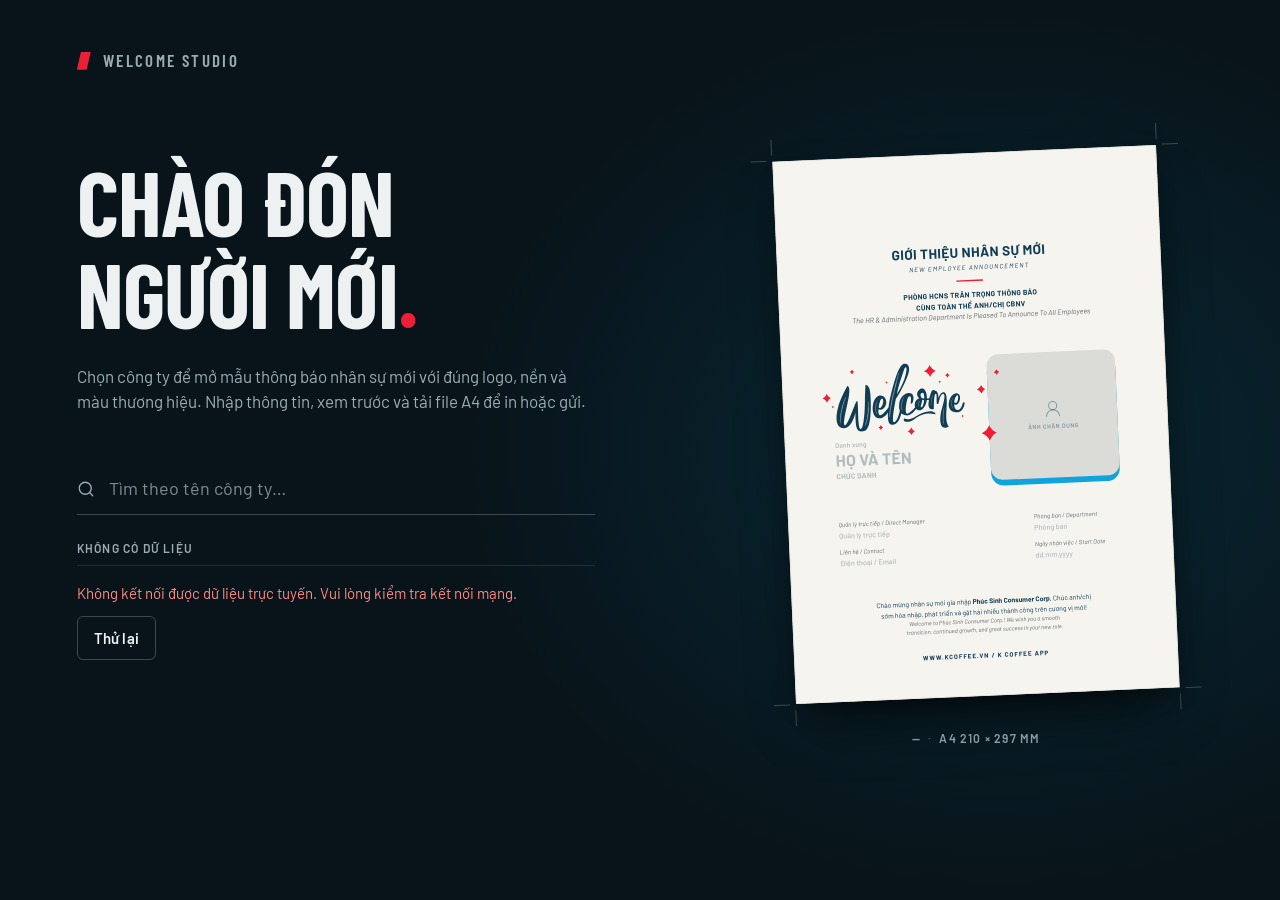
==== index.html @ 945f4840 "Filter out empty string segments to prevent duplicate blank lines when combining <br/> with newline" ====
<!doctype html>
<html lang="vi">
<head>
  <meta charset="utf-8">
  <meta name="viewport" content="width=device-width, initial-scale=1">
  <title>Welcome Studio — Thông báo nhân sự mới</title>
  <meta name="description" content="Tạo thông báo chào đón nhân sự mới theo bộ nhận diện từng công ty, xuất file A4.">
  <link rel="preload" href="fonts/barlow-400.woff2" as="font" type="font/woff2" crossorigin>
  <link rel="preload" href="fonts/barlow-700.woff2" as="font" type="font/woff2" crossorigin>
  <link rel="preload" href="fonts/barlow-condensed-700.woff2" as="font" type="font/woff2" crossorigin>
  <link rel="stylesheet" href="css/tokens.css">
  <link rel="stylesheet" href="css/app.css">
  <link rel="stylesheet" href="css/poster.css">
</head>
<body>
  <a class="skip-link" href="#main-target">Bỏ qua tới nội dung chính</a>

  <!-- ============ Màn 1: Chọn công ty ============ -->
  <main id="gate" class="gate" aria-labelledby="gate-title">
    <div class="gate__intro" id="main-target" tabindex="-1">
      <p class="wordmark"><span class="wordmark__mark" aria-hidden="true"></span>Welcome Studio</p>

      <h1 id="gate-title" class="gate__title">Chào đón<br>người mới<span class="gate__title-dot">.</span></h1>
      <p class="gate__lede">Chọn công ty để mở mẫu thông báo nhân sự mới với đúng logo, nền và màu thương hiệu. Nhập thông tin, xem trước và tải file A4 để in hoặc gửi.</p>

      <div class="search">
        <label class="visually-hidden" for="company-search">Tìm công ty</label>
        <i data-lucide="search" class="icon search__icon" aria-hidden="true"></i>
        <input id="company-search" class="search__input" type="search" placeholder="Tìm theo tên công ty…" autocomplete="off" spellcheck="false">
      </div>

      <div class="list-head">
        <span id="company-count" class="list-head__count">Đang tải danh sách…</span>
        <span id="data-source" class="source-tag" hidden></span>
      </div>

      <ul id="company-list" class="company-list" aria-label="Danh sách công ty" aria-busy="true">
        <li class="company-skeleton" aria-hidden="true"></li>
        <li class="company-skeleton" aria-hidden="true"></li>
        <li class="company-skeleton" aria-hidden="true"></li>
      </ul>
      <div id="gate-status" class="gate-status" role="status" aria-live="polite"></div>
    </div>

    <div class="gate__stage" aria-hidden="true">
      <div class="mock-sheet" id="mock-sheet">
        <span class="crop crop--tl"></span><span class="crop crop--tr"></span>
        <span class="crop crop--bl"></span><span class="crop crop--br"></span>
        <div class="mock-sheet__paper">
          <div class="mock-sheet__scaler" id="mock-scaler">
            <article class="poster poster--mock" id="mock-poster" aria-hidden="true">
              <img class="poster__bg" id="mock-bg" alt="">
              <div class="poster__content">
                <header class="poster__head">
                  <div class="poster__logo">
                    <img id="mock-logo" alt="">
                    <span id="mock-logo-text" class="poster__logo-text" hidden></span>
                  </div>
                  <h2 class="poster__title">Giới thiệu nhân sự mới</h2>
                  <p class="poster__kicker" lang="en">New Employee Announcement</p>
                  <span class="poster__rule" aria-hidden="true"></span>
                  <p class="poster__announce-vi" id="mock-announce-vi">Phòng HCNS trân trọng thông báo<br>cùng toàn thể Anh/Chị CBNV</p>
                  <p class="poster__announce-en" id="mock-announce-en" lang="en">The HR &amp; Administration Department Is Pleased To Announce To All Employees</p>
                </header>

                <section class="poster__hero">
                  <div class="poster__intro">
                    <div class="poster__welcome" id="mock-welcome"></div>
                    <p class="poster__salute" id="mock-salute"><span class="is-placeholder">Danh xưng</span></p>
                    <p class="poster__name" id="mock-name-val"><span class="is-placeholder">Họ và tên</span></p>
                    <p class="poster__role-vi" id="mock-role-vi"><span class="is-placeholder">Chức danh</span></p>
                    <p class="poster__role-en" id="mock-role-en" lang="en"></p>
                  </div>
                  <figure class="poster__photo">
                    <span class="poster__photo-back" aria-hidden="true"></span>
                    <div class="poster__photo-frame">
                      <div class="poster__photo-empty">
                        <i data-lucide="user-round" class="icon icon--xl" aria-hidden="true"></i>
                        <span>Ảnh chân dung</span>
                      </div>
                    </div>
                    <svg class="poster__spark poster__spark--a" viewBox="191.6 7.6 21.9 21.3" aria-hidden="true"><path d="m206.86,14.07c-2.4-2.7-4.31-6.43-4.31-6.43,0,0-1.470,3.540-4.020,6.260-2.830,3.020-6.870,4.630-6.870,4.630,0,0,4.040,1.610,6.870,4.630,2.550,2.720,4.020,6.260,4.020,6.260,0,0,1.910-3.730,4.310-6.430,2.780-3.120,6.580-4.460,6.580-4.460,0,0-3.800-1.330-6.580-4.460Z"/></svg>
                    <svg class="poster__spark poster__spark--b" viewBox="191.6 7.6 21.9 21.3" aria-hidden="true"><path d="m206.86,14.07c-2.4-2.7-4.31-6.43-4.31-6.43,0,0-1.470,3.540-4.020,6.260-2.830,3.020-6.870,4.630-6.870,4.630,0,0,4.040,1.610,6.870,4.630,2.550,2.720,4.020,6.260,4.020,6.260,0,0,1.910-3.730,4.310-6.430,2.780-3.120,6.580-4.460,6.580-4.460,0,0-3.800-1.330-6.580-4.460Z"/></svg>
                    <svg class="poster__spark poster__spark--c" viewBox="191.6 7.6 21.9 21.3" aria-hidden="true"><path d="m206.86,14.07c-2.4-2.7-4.31-6.43-4.31-6.43,0,0-1.470,3.540-4.020,6.260-2.830,3.020-6.870,4.630-6.870,4.630,0,0,4.040,1.610,6.870,4.630,2.550,2.720,4.020,6.260,4.020,6.260,0,0,1.910-3.730,4.310-6.430,2.780-3.120,6.580-4.460,6.580-4.460,0,0-3.800-1.330-6.580-4.460Z"/></svg>
                  </figure>
                </section>

                <dl class="poster__facts">
                  <div class="fact"><dt>Quản lý trực tiếp <em lang="en">/ Direct Manager</em></dt><dd class="is-placeholder">Quản lý trực tiếp</dd></div>
                  <div class="fact"><dt>Phòng ban <em lang="en">/ Department</em></dt><dd class="is-placeholder">Phòng ban</dd></div>
                  <div class="fact"><dt>Liên hệ <em lang="en">/ Contact</em></dt><dd class="is-placeholder">Điện thoại / Email</dd></div>
                  <div class="fact"><dt>Ngày nhận việc <em lang="en">/ Start Date</em></dt><dd class="is-placeholder">dd.mm.yyyy</dd></div>
                </dl>

                <footer class="poster__foot">
                  <p class="poster__msg-vi" id="mock-msg-vi">
                    Chào mừng nhân sự mới gia nhập <strong>Phúc Sinh Consumer Corp.</strong> Chúc anh/chị sớm hòa nhập, phát triển và gặt hái nhiều thành công trên cương vị mới!
                  </p>
                  <p class="poster__msg-en" id="mock-msg-en" lang="en">
                    Welcome to Phúc Sinh Consumer Corp.! We wish you a smooth transition, continued growth, and great success in your new role.
                  </p>
                  <p class="poster__site" id="mock-site">WWW.KCOFFEE.VN / K COFFEE APP</p>
                </footer>
              </div>
            </article>
          </div>
        </div>
      </div>
      <p class="stage-caption"><span id="mock-name">—</span><span class="stage-caption__sep">·</span>A4 210 × 297 mm</p>
    </div>
  </main>

  <!-- ============ Màn 2: Studio ============ -->
  <div id="studio" class="studio" hidden>
    <header class="topbar">
      <button type="button" class="btn btn--ghost-dark" id="back-to-gate">
        <i data-lucide="arrow-left" class="icon" aria-hidden="true"></i><span>Đổi công ty</span>
      </button>

      <div class="topbar__company">
        <span class="logo-chip logo-chip--s"><img id="tb-logo" alt=""><span id="tb-logo-text" class="logo-chip__text" hidden></span></span>
        <div class="topbar__company-text">
          <strong id="tb-name">—</strong>
          <span id="tb-legal">—</span>
        </div>
      </div>

      <div class="topbar__actions">
        <div class="zoom" role="group" aria-label="Thu phóng bản xem trước">
          <button type="button" class="zoom__btn" data-zoom="fit" aria-pressed="true">Vừa khung</button>
          <button type="button" class="zoom__btn" data-zoom="1" aria-pressed="false">100%</button>
        </div>
        <button type="button" class="btn btn--ghost-dark" id="reset-form">
          <i data-lucide="rotate-ccw" class="icon" aria-hidden="true"></i><span class="hide-narrow">Làm mới</span>
        </button>
        <button type="button" class="btn btn--primary" id="export-png" disabled>
          <i data-lucide="download" class="icon" aria-hidden="true"></i><span>Tải ảnh A4</span>
        </button>
      </div>
    </header>

    <div class="studio__body">
      <!-- ---------- Form ---------- -->
      <form class="editor" id="editor" novalidate aria-label="Thông tin nhân sự mới">
        <fieldset class="section">
          <legend class="section__head"><span class="section__num">01</span><span class="section__title">Nhân sự</span></legend>

          <div class="field" id="field-salute">
            <span class="field__label" id="salute-label">Danh xưng <span class="req" aria-hidden="true">*</span></span>
            <div class="segmented" id="salute-group" role="radiogroup" aria-labelledby="salute-label">
              <label class="segmented__opt"><input type="radio" name="salutation" value="mr"><span>Anh / Mr.</span></label>
              <label class="segmented__opt"><input type="radio" name="salutation" value="ms"><span>Chị / Ms.</span></label>
            </div>
            <p class="field__error" id="salute-error" hidden>Vui lòng chọn danh xưng (Anh / Mr. hoặc Chị / Ms.) trước khi xuất hình.</p>
          </div>

          <div class="field">
            <label class="field__label" for="f-name">Họ và tên <span class="req" aria-hidden="true">*</span></label>
            <input class="input" id="f-name" name="name" type="text" maxlength="48" autocomplete="off" placeholder="Nguyễn Văn An" required aria-describedby="name-fit">
            <p class="field__hint" id="name-fit" aria-live="polite">Tên 2–3 chữ nằm 1 dòng; từ 4 chữ tự chia 2 dòng cân đối.</p>
          </div>

          <div class="field">
            <span class="field__label" id="photo-label">Ảnh chân dung</span>
            <label class="dropzone" id="dropzone" for="f-photo">
              <i data-lucide="image-plus" class="icon icon--l" aria-hidden="true"></i>
              <span class="dropzone__main">Kéo thả ảnh vào đây hoặc <u>chọn file</u></span>
              <span class="dropzone__sub">JPG, PNG · nên dùng ảnh dọc, mặt nhìn thẳng</span>
            </label>
            <input class="visually-hidden" id="f-photo" type="file" accept="image/*" aria-labelledby="photo-label">

            <div class="photo-tools" id="photo-tools" hidden>
              <div class="photo-tools__row">
                <img class="photo-tools__thumb" id="photo-thumb" alt="">
                <div class="photo-tools__meta">
                  <span class="photo-tools__file" id="photo-file">—</span>
                  <span class="field__hint">Kéo ảnh trên poster để căn khuôn mặt.</span>
                </div>
              </div>
              <div class="photo-tools__row">
                <label class="field__label field__label--inline" for="f-zoom">Phóng</label>
                <input class="range" id="f-zoom" type="range" min="100" max="300" step="1" value="100">
                <button type="button" class="btn btn--ghost btn--icon" id="photo-center" aria-label="Căn giữa ảnh"><i data-lucide="scan-face" class="icon" aria-hidden="true"></i></button>
                <button type="button" class="btn btn--ghost btn--icon" id="photo-replace" aria-label="Đổi ảnh khác"><i data-lucide="replace" class="icon" aria-hidden="true"></i></button>
                <button type="button" class="btn btn--ghost btn--icon btn--danger" id="photo-remove" aria-label="Xóa ảnh"><i data-lucide="trash-2" class="icon" aria-hidden="true"></i></button>
              </div>
            </div>
            <p class="field__error" id="photo-error" hidden></p>
          </div>
        </fieldset>

        <fieldset class="section">
          <legend class="section__head"><span class="section__num">02</span><span class="section__title">Công việc</span></legend>

          <div class="field">
            <label class="field__label" for="f-title-vi">Chức danh tiếng Việt <span class="req" aria-hidden="true">*</span></label>
            <input class="input" id="f-title-vi" name="titleVi" type="text" maxlength="60" placeholder="Trưởng phòng Marketing" required>
          </div>
          <div class="field">
            <label class="field__label" for="f-title-en">Chức danh tiếng Anh</label>
            <input class="input" id="f-title-en" name="titleEn" type="text" maxlength="60" placeholder="Marketing Manager" lang="en">
          </div>
          <div class="field-row">
            <div class="field">
              <label class="field__label" for="f-dept">Phòng ban <span class="req" aria-hidden="true">*</span></label>
              <input class="input" id="f-dept" name="dept" type="text" maxlength="40" placeholder="Marketing" required>
            </div>
            <div class="field">
              <label class="field__label" for="f-start">Ngày nhận việc <span class="req" aria-hidden="true">*</span></label>
              <input class="input" id="f-start" name="start" type="date" required>
            </div>
          </div>
          <div class="field">
            <label class="field__label" for="f-manager">Quản lý trực tiếp</label>
            <input class="input" id="f-manager" name="manager" type="text" maxlength="60" placeholder="Tổng Giám đốc / President">
          </div>
        </fieldset>

        <fieldset class="section">
          <legend class="section__head"><span class="section__num">03</span><span class="section__title">Liên hệ</span></legend>
          <div class="field-row field-row--phone">
            <div class="field">
              <label class="field__label" for="f-phone">Điện thoại</label>
              <input class="input" id="f-phone" name="phone" type="tel" inputmode="tel" maxlength="16" placeholder="09xx xxx xxx">
            </div>
            <div class="field">
              <label class="field__label" for="f-ext">Số nội bộ</label>
              <input class="input" id="f-ext" name="ext" type="text" inputmode="numeric" maxlength="6" placeholder="123">
            </div>
          </div>
          <div class="field">
            <label class="field__label" for="f-email">Email</label>
            <input class="input" id="f-email" name="email" type="email" maxlength="60" autocomplete="off" spellcheck="false" placeholder="ten@congty.vn" aria-describedby="email-hint">
            <p class="field__hint" id="email-hint">Gõ phần trước @, rời ô sẽ tự thêm tên miền công ty.</p>
          </div>
        </fieldset>

        <fieldset class="section">
          <legend class="section__head"><span class="section__num">04</span><span class="section__title">Lời chúc</span></legend>
          <label class="check">
            <input type="checkbox" id="f-auto-msg" checked>
            <span>Dùng lời chúc mặc định <span class="check__sub">Tự đổi anh/chị, him/her theo danh xưng</span></span>
          </label>
          <div class="field">
            <label class="field__label" for="f-msg-vi">Tiếng Việt</label>
            <textarea class="input textarea" id="f-msg-vi" rows="3" maxlength="220" readonly></textarea>
          </div>
          <div class="field">
            <label class="field__label" for="f-msg-en">Tiếng Anh</label>
            <textarea class="input textarea" id="f-msg-en" rows="3" maxlength="220" lang="en" readonly></textarea>
          </div>
        </fieldset>

        <p class="editor__privacy">
          <i data-lucide="shield-check" class="icon" aria-hidden="true"></i>
          Thông tin và ảnh chỉ xử lý trong trình duyệt này, không gửi lên máy chủ.
        </p>
      </form>

      <!-- ---------- Preview ---------- -->
      <section class="canvas" aria-label="Xem trước poster A4">
        <div class="canvas__viewport" id="viewport">
          <div class="sheet-frame" id="sheet-frame">
            <span class="crop crop--tl"></span><span class="crop crop--tr"></span>
            <span class="crop crop--bl"></span><span class="crop crop--br"></span>
            <div class="poster-box" id="poster-box">
              <div class="poster-scale" id="poster-scale">

                <article class="poster" id="poster" aria-label="Poster thông báo nhân sự mới">
                  <img class="poster__bg" id="p-bg" alt="">
                  <div class="poster__content">
                    <header class="poster__head">
                      <div class="poster__logo">
                        <img id="p-logo" alt="">
                        <span id="p-logo-text" class="poster__logo-text" hidden></span>
                      </div>
                      <h2 class="poster__title">Giới thiệu nhân sự mới</h2>
                      <p class="poster__kicker" lang="en">New Employee Announcement</p>
                      <span class="poster__rule" aria-hidden="true"></span>
                      <p class="poster__announce-vi" id="p-announce-vi"></p>
                      <p class="poster__announce-en" id="p-announce-en" lang="en"></p>
                    </header>

                    <section class="poster__hero">
                      <div class="poster__intro">
                        <div class="poster__welcome" id="p-welcome"></div>
                        <p class="poster__salute" id="p-salute"><span class="is-placeholder preview-only">Danh xưng</span></p>
                        <p class="poster__name" id="p-name"></p>
                        <p class="poster__role-vi" id="p-title-vi"></p>
                        <p class="poster__role-en" id="p-title-en" lang="en"></p>
                      </div>
                      <figure class="poster__photo">
                        <span class="poster__photo-back" aria-hidden="true"></span>
                        <div class="poster__photo-frame" id="p-photo-frame">
                          <img id="p-photo" alt="" hidden draggable="false">
                          <div class="poster__photo-empty preview-only" id="p-photo-empty">
                            <i data-lucide="user-round" class="icon icon--xl" aria-hidden="true"></i>
                            <span>Ảnh chân dung</span>
                          </div>
                        </div>
                        <svg class="poster__spark poster__spark--a" viewBox="191.6 7.6 21.9 21.3" aria-hidden="true"><path d="m206.86,14.07c-2.4-2.7-4.31-6.43-4.31-6.43,0,0-1.470,3.540-4.020,6.260-2.830,3.020-6.870,4.630-6.870,4.630,0,0,4.040,1.610,6.870,4.630,2.550,2.720,4.020,6.260,4.020,6.260,0,0,1.910-3.730,4.310-6.430,2.780-3.120,6.580-4.460,6.580-4.460,0,0-3.800-1.330-6.580-4.460Z"/></svg>
                        <svg class="poster__spark poster__spark--b" viewBox="191.6 7.6 21.9 21.3" aria-hidden="true"><path d="m206.86,14.07c-2.4-2.7-4.31-6.43-4.31-6.43,0,0-1.470,3.540-4.020,6.260-2.830,3.020-6.870,4.630-6.870,4.630,0,0,4.040,1.610,6.870,4.630,2.550,2.720,4.020,6.260,4.020,6.260,0,0,1.910-3.730,4.310-6.430,2.780-3.120,6.580-4.460,6.580-4.460,0,0-3.800-1.330-6.580-4.460Z"/></svg>
                        <svg class="poster__spark poster__spark--c" viewBox="191.6 7.6 21.9 21.3" aria-hidden="true"><path d="m206.86,14.07c-2.4-2.7-4.31-6.43-4.31-6.43,0,0-1.470,3.540-4.020,6.260-2.830,3.020-6.870,4.630-6.870,4.630,0,0,4.040,1.610,6.870,4.630,2.550,2.720,4.020,6.260,4.020,6.260,0,0,1.910-3.730,4.310-6.430,2.780-3.120,6.580-4.460,6.580-4.460,0,0-3.800-1.330-6.580-4.460Z"/></svg>
                      </figure>
                    </section>

                    <dl class="poster__facts">
                      <div class="fact"><dt>Quản lý trực tiếp <em lang="en">/ Direct Manager</em></dt><dd id="p-manager"></dd></div>
                      <div class="fact"><dt>Phòng ban <em lang="en">/ Department</em></dt><dd id="p-dept"></dd></div>
                      <div class="fact"><dt>Liên hệ <em lang="en">/ Contact</em></dt><dd id="p-contact"></dd></div>
                      <div class="fact"><dt>Ngày nhận việc <em lang="en">/ Start Date</em></dt><dd id="p-start"></dd></div>
                    </dl>

                    <footer class="poster__foot">
                      <p class="poster__msg-vi" id="p-msg-vi"></p>
                      <p class="poster__msg-en" id="p-msg-en" lang="en"></p>
                      <p class="poster__site" id="p-site"></p>
                    </footer>
                  </div>
                </article>

              </div>
            </div>
          </div>
        </div>
        <p class="canvas__caption">A4 · 210 × 297 mm<span class="stage-caption__sep">·</span>Xuất 2480 × 3508 px (300 DPI)</p>
      </section>
    </div>
  </div>

  <div class="toast" id="toast" role="status" aria-live="polite" hidden>
    <i data-lucide="check-circle-2" class="icon toast__icon toast__icon--ok" aria-hidden="true"></i>
    <i data-lucide="alert-circle" class="icon toast__icon toast__icon--err" aria-hidden="true"></i>
    <span id="toast-text"></span>
  </div>

  <script src="vendor/lucide.min.js"></script>
  <script src="vendor/papaparse.min.js"></script>
  <script src="vendor/html-to-image.js"></script>
  <script src="js/config.js?v=2.4"></script>
  <script type="module" src="js/app.js?v=2.4"></script>
</body>
</html>
---- css/tokens.css ----
/* ==========================================================================
   Welcome Studio — design tokens
   Font duy nhất: họ Barlow (Barlow, Barlow Semi Condensed, Barlow Condensed)
   ========================================================================== */

/* ---- Barlow (tự host, đủ bộ ký tự tiếng Việt) ---- */
@font-face { font-family: "Barlow"; src: url("../fonts/barlow-400.woff2") format("woff2"); font-weight: 400; font-style: normal; font-display: block; }
@font-face { font-family: "Barlow"; src: url("../fonts/barlow-400-italic.woff2") format("woff2"); font-weight: 400; font-style: italic; font-display: block; }
@font-face { font-family: "Barlow"; src: url("../fonts/barlow-500.woff2") format("woff2"); font-weight: 500; font-style: normal; font-display: block; }
@font-face { font-family: "Barlow"; src: url("../fonts/barlow-600.woff2") format("woff2"); font-weight: 600; font-style: normal; font-display: block; }
@font-face { font-family: "Barlow"; src: url("../fonts/barlow-700.woff2") format("woff2"); font-weight: 700; font-style: normal; font-display: block; }
@font-face { font-family: "Barlow Semi Condensed"; src: url("../fonts/barlow-semi-condensed-600.woff2") format("woff2"); font-weight: 600; font-style: normal; font-display: block; }
@font-face { font-family: "Barlow Semi Condensed"; src: url("../fonts/barlow-semi-condensed-700.woff2") format("woff2"); font-weight: 700; font-style: normal; font-display: block; }
@font-face { font-family: "Barlow Condensed"; src: url("../fonts/barlow-condensed-500.woff2") format("woff2"); font-weight: 500; font-style: normal; font-display: block; }
@font-face { font-family: "Barlow Condensed"; src: url("../fonts/barlow-condensed-600.woff2") format("woff2"); font-weight: 600; font-style: normal; font-display: block; }
@font-face { font-family: "Barlow Condensed"; src: url("../fonts/barlow-condensed-700.woff2") format("woff2"); font-weight: 700; font-style: normal; font-display: block; }

:root {
  /* ---- Typography ---- */
  --font: "Barlow", sans-serif;
  --font-semi: "Barlow Semi Condensed", "Barlow", sans-serif;
  --font-display: "Barlow Condensed", "Barlow", sans-serif;

  --text-display: clamp(3.25rem, 2rem + 4.6vw, 6.25rem); /* tiêu đề màn chọn công ty */
  --text-h1: 2rem;
  --text-h2: 1.375rem;
  --text-body: 0.9375rem;   /* 15px */
  --text-small: 0.8125rem;  /* 13px */
  --text-label: 0.75rem;    /* 12px, chữ in hoa giãn */
  --tracking-label: 0.1em;

  /* ---- Neutral palette ---- */
  --ink-950: #08141A;   /* nền bàn làm việc */
  --ink-900: #0D1E26;   /* topbar */
  --ink-800: #142B36;
  --ink-700: #23414E;
  --line-dark: rgba(255, 255, 255, 0.1);
  --line-dark-strong: rgba(255, 255, 255, 0.22);

  --paper: #F4F1EA;     /* panel nhập liệu, gợi màu giấy in */
  --paper-raised: #FFFFFF;
  --line: #DED8CC;
  --line-strong: #BFB7A8;

  /* ---- Semantic roles ---- */
  --text: #12232B;
  --text-muted: #56656C;          /* 5.1:1 trên --paper */
  --text-on-dark: #EDF1F2;
  --text-muted-on-dark: #9AACB4;  /* 7.6:1 trên --ink-950 */
  --focus: #2A9AD6;
  --danger: #B42318;
  --danger-on-dark: #FF8A80;
  --success: #1E7A4C;

  /* Màu thương hiệu: JS ghi đè theo công ty đang chọn */
  --brand-ink: #103D54;
  --brand-primary: #11A3DC;
  --brand-accent: #EB1F36;
  --brand-primary-text: #0F6E97;  /* primary pha ink, đủ tương phản cho chữ nhỏ */
  --brand-accent-strong: #C8162B; /* nền nút chính, chữ trắng ≥ 4.5:1 */

  /* ---- Space, shape, motion ---- */
  --space-1: 4px;
  --space-2: 8px;
  --space-3: 12px;
  --space-4: 16px;
  --space-5: 24px;
  --space-6: 32px;
  --space-7: 48px;
  --space-8: 72px;

  --radius-s: 6px;
  --radius-m: 10px;
  --control-h: 44px;

  --shadow-sheet: 0 1px 0 rgba(255,255,255,.04) inset, 0 30px 60px -20px rgba(0,0,0,.65), 0 12px 24px -12px rgba(0,0,0,.5);
  --ease: cubic-bezier(.2, .7, .2, 1);
  --dur: 220ms;

  --icon-size: 18px;
  --icon-stroke: 1.75;
}

@media (prefers-reduced-motion: reduce) {
  :root { --dur: 0ms; }
}
---- css/app.css ----
/* ==========================================================================
   Welcome Studio — giao diện ứng dụng
   Ý tưởng: "bàn in". Poster là tờ A4 có dấu cắt đặt trên mặt bàn tối,
   panel nhập liệu mang màu giấy. Màu nhấn đổi theo công ty đang chọn.
   ========================================================================== */

*, *::before, *::after { box-sizing: border-box; }
html { -webkit-text-size-adjust: 100%; }
body {
  margin: 0;
  font-family: var(--font);
  font-size: var(--text-body);
  line-height: 1.5;
  color: var(--text-on-dark);
  background: var(--ink-950);
  font-synthesis: none;
  -webkit-font-smoothing: antialiased;
}
button, input, select, textarea { font: inherit; color: inherit; font-synthesis: none; }
img { display: block; max-width: 100%; }
[hidden] { display: none !important; }
h1, h2, h3, p { margin: 0; }

:focus-visible { outline: 2px solid var(--focus); outline-offset: 2px; }

.visually-hidden {
  position: absolute !important; width: 1px; height: 1px; padding: 0; margin: -1px;
  overflow: hidden; clip: rect(0 0 0 0); white-space: nowrap; border: 0;
}
.skip-link {
  position: absolute; left: var(--space-4); top: -60px; z-index: 100;
  padding: var(--space-2) var(--space-4); background: var(--paper-raised); color: var(--text);
  border-radius: var(--radius-s); font-weight: 600; text-decoration: none;
}
.skip-link:focus { top: var(--space-4); }

/* ---- Icon wrapper (Lucide) ---- */
.icon { width: var(--icon-size); height: var(--icon-size); stroke-width: var(--icon-stroke); flex: none; }
.icon--l { width: 24px; height: 24px; }
.icon--xl { width: 40px; height: 40px; stroke-width: 1.25; }

/* ---- Buttons ---- */
.btn {
  display: inline-flex; align-items: center; justify-content: center; gap: var(--space-2);
  min-height: var(--control-h); padding: 0 var(--space-4);
  border: 1px solid transparent; border-radius: var(--radius-s);
  font-weight: 600; font-size: var(--text-body); letter-spacing: .01em;
  cursor: pointer; white-space: nowrap;
  transition: background-color var(--dur) var(--ease), border-color var(--dur) var(--ease), color var(--dur) var(--ease), transform var(--dur) var(--ease);
}
.btn:disabled { cursor: not-allowed; opacity: .45; }
.btn--primary { background: var(--brand-accent-strong); color: #fff; }
.btn--primary:not(:disabled):hover { background: color-mix(in srgb, var(--brand-accent-strong) 86%, #000); }
.btn--primary.is-busy { cursor: progress; }
.btn--secondary-dark { border-color: var(--line-dark-strong); color: var(--text-on-dark); background: transparent; }
.btn--secondary-dark:not(:disabled):hover { background: rgba(255,255,255,.06); border-color: rgba(255,255,255,.4); }
.btn--ghost-dark { background: transparent; color: var(--text-muted-on-dark); padding: 0 var(--space-3); }
.btn--ghost-dark:hover { color: var(--text-on-dark); background: rgba(255,255,255,.06); }
.btn--ghost { background: transparent; color: var(--text-muted); }
.btn--ghost:hover { color: var(--text); background: rgba(18,35,43,.06); }
.btn--icon { width: var(--control-h); padding: 0; }
.btn--danger:hover { color: var(--danger); }

.spinner {
  width: 16px; height: 16px; border-radius: 50%;
  border: 2px solid rgba(255,255,255,.35); border-top-color: #fff;
  animation: spin .8s linear infinite;
}
@keyframes spin { to { transform: rotate(360deg); } }

/* ---- Crop marks (signature) ---- */
.crop { position: absolute; width: 22px; height: 22px; pointer-events: none; }
.crop::before, .crop::after { content: ""; position: absolute; background: var(--line-dark-strong); }
.crop::before { width: 16px; height: 1px; }
.crop::after { width: 1px; height: 16px; }
.crop--tl { top: -22px; left: -22px; }   .crop--tl::before { bottom: 0; left: 0; }  .crop--tl::after { right: 0; top: 0; }
.crop--tr { top: -22px; right: -22px; }  .crop--tr::before { bottom: 0; right: 0; } .crop--tr::after { left: 0; top: 0; }
.crop--bl { bottom: -22px; left: -22px; }  .crop--bl::before { top: 0; left: 0; }  .crop--bl::after { right: 0; bottom: 0; }
.crop--br { bottom: -22px; right: -22px; } .crop--br::before { top: 0; right: 0; } .crop--br::after { left: 0; bottom: 0; }

/* ==========================================================================
   Màn 1 — Chọn công ty
   ========================================================================== */
.gate {
  min-height: 100vh; min-height: 100dvh;
  display: grid; grid-template-columns: minmax(0, 1.05fr) minmax(0, .95fr);
  background:
    radial-gradient(ellipse 60% 70% at 78% 50%, color-mix(in srgb, var(--brand-primary) 14%, transparent), transparent 70%),
    var(--ink-950);
  transition: background var(--dur) var(--ease);
}
.gate__intro {
  display: flex; flex-direction: column;
  padding: var(--space-7) clamp(var(--space-5), 6vw, 96px);
  max-width: 760px; outline: none;
}
.wordmark {
  display: inline-flex; align-items: center; gap: var(--space-3);
  font-family: var(--font-display); font-weight: 600; font-size: 1.0625rem;
  letter-spacing: .14em; text-transform: uppercase; color: var(--text-muted-on-dark);
}
.wordmark__mark {
  width: 14px; height: 18px; background: var(--brand-accent);
  clip-path: polygon(30% 0, 100% 0, 70% 100%, 0 100%);
  transition: background var(--dur) var(--ease);
}
.gate__title {
  margin-top: clamp(var(--space-7), 9vh, 120px);
  font-family: var(--font-display); font-weight: 700; font-size: var(--text-display);
  line-height: 1.02; letter-spacing: -.01em; text-transform: uppercase; color: var(--text-on-dark);
}
.gate__title-dot { color: var(--brand-accent); transition: color var(--dur) var(--ease); }
.gate__lede { margin-top: var(--space-5); max-width: 52ch; font-size: 1.0625rem; color: var(--text-muted-on-dark); }

.search { position: relative; margin-top: var(--space-7); }
.search__icon { position: absolute; left: 0; top: 50%; transform: translateY(-50%); color: var(--text-muted-on-dark); }
.search__input {
  width: 100%; height: 52px; padding: 0 0 0 32px;
  background: transparent; border: 0; border-bottom: 1px solid var(--line-dark-strong); border-radius: 0;
  font-size: 1.125rem; color: var(--text-on-dark);
}
.search__input::placeholder { color: var(--text-muted-on-dark); opacity: .8; }
.search__input:focus { outline: none; border-bottom-color: var(--text-on-dark); }
.search__input:focus-visible { box-shadow: 0 2px 0 0 var(--focus); }
.search__input::-webkit-search-cancel-button { filter: invert(1); opacity: .6; }

.list-head {
  display: flex; align-items: center; justify-content: space-between; gap: var(--space-3);
  margin-top: var(--space-5); padding-bottom: var(--space-2);
  font-size: var(--text-label); font-weight: 600; letter-spacing: var(--tracking-label); text-transform: uppercase;
  color: var(--text-muted-on-dark);
}
.source-tag { display: inline-flex; align-items: center; gap: 6px; }
.source-tag::before { content: ""; width: 6px; height: 6px; border-radius: 50%; background: currentColor; }
.source-tag--sample { color: #F2C14E; }
.source-tag--sheet { color: #6FCF97; }

.company-list { list-style: none; margin: 0; padding: 0; border-top: 1px solid var(--line-dark); }
.company-list > li { border-bottom: 1px solid var(--line-dark); }
.company-row {
  --row-accent: var(--brand-accent);
  position: relative; width: 100%;
  display: grid; grid-template-columns: 34px 52px minmax(0, 1fr) auto; align-items: center; gap: var(--space-4);
  padding: var(--space-4) var(--space-2) var(--space-4) var(--space-4);
  background: transparent; border: 0; text-align: left; cursor: pointer; color: var(--text-on-dark);
  transition: background-color var(--dur) var(--ease);
}
.company-row::before {
  content: ""; position: absolute; left: 0; top: 14px; bottom: 14px; width: 3px;
  background: var(--row-accent); transform: scaleY(0); transform-origin: center;
  transition: transform var(--dur) var(--ease);
}
.company-row:hover, .company-row:focus-visible, .company-row.is-active { background: rgba(255,255,255,.04); }
.company-row:hover::before, .company-row:focus-visible::before, .company-row.is-active::before { transform: scaleY(1); }
.company-row:focus-visible { outline-offset: -2px; }
.company-row__idx { font-family: var(--font-display); font-weight: 500; font-size: 1rem; color: var(--text-muted-on-dark); font-variant-numeric: tabular-nums; }
.company-row__text { display: flex; flex-direction: column; min-width: 0; }
.company-row__name { font-family: var(--font-display); font-weight: 600; font-size: 1.5rem; line-height: 1.15; text-transform: uppercase; letter-spacing: .01em; overflow: hidden; text-overflow: ellipsis; white-space: nowrap; }
.company-row__legal { font-size: var(--text-small); color: var(--text-muted-on-dark); overflow: hidden; text-overflow: ellipsis; white-space: nowrap; }
.company-row__go { color: var(--text-muted-on-dark); transition: transform var(--dur) var(--ease), color var(--dur) var(--ease); }
.company-row:hover .company-row__go, .company-row:focus-visible .company-row__go { color: var(--text-on-dark); transform: translateX(4px); }

.logo-chip {
  display: grid; place-items: center; width: 52px; height: 52px; padding: 6px;
  background: var(--paper); border-radius: var(--radius-s); overflow: hidden;
}
.logo-chip img { max-width: 100%; max-height: 100%; object-fit: contain; }
.logo-chip__text { font-family: var(--font-display); font-weight: 700; font-size: 1.125rem; color: var(--row-accent, var(--brand-ink)); text-transform: uppercase; }
.logo-chip--s { width: 40px; height: 40px; padding: 4px; }
.logo-chip--s .logo-chip__text { font-size: .9375rem; color: var(--brand-ink); }

.company-skeleton { height: 85px; background: linear-gradient(90deg, transparent, rgba(255,255,255,.05), transparent) 0 0 / 200% 100%; animation: shimmer 1.4s linear infinite; }
@keyframes shimmer { to { background-position: -200% 0; } }
@media (prefers-reduced-motion: reduce) { .company-skeleton { animation: none; background: rgba(255,255,255,.03); } }

.gate-status:empty { display: none; }
.gate-status { margin-top: var(--space-4); font-size: var(--text-body); color: var(--text-muted-on-dark); }
.gate-status--error { color: var(--danger-on-dark); }
.gate-status .btn { margin-top: var(--space-3); }

/* ---- Sân khấu: tờ A4 xem trước ---- */
.gate__stage {
  position: sticky; top: 0; height: 100vh; height: 100dvh;
  display: flex; flex-direction: column; align-items: center; justify-content: center; gap: var(--space-6);
  padding: var(--space-7);
}
.mock-sheet {
  position: relative; width: min(30vw, 72vh * 0.707, 420px); aspect-ratio: 210 / 297;
  transform: rotate(-2.5deg);
  transition: transform 500ms var(--ease);
}
.gate__stage:hover .mock-sheet { transform: rotate(-1deg) translateY(-4px); }
.mock-sheet__paper { position: absolute; inset: 0; overflow: hidden; box-shadow: var(--shadow-sheet); background: var(--paper); }
.mock-sheet__scaler {
  position: absolute; left: 0; top: 0;
  width: 794px; height: 1123px;
  transform-origin: top left;
  pointer-events: none; user-select: none;
}
.mock-sheet .poster {
  width: 794px; height: 1123px; margin: 0;
  box-shadow: none;
}
.mock-sheet .poster__photo-frame img {
  position: absolute; inset: 0;
  width: 100%; height: 100%;
  object-fit: cover;
  transform: none;
}
.stage-caption { font-size: var(--text-label); font-weight: 600; letter-spacing: var(--tracking-label); text-transform: uppercase; color: var(--text-muted-on-dark); }
.stage-caption__sep { margin: 0 .6em; opacity: .5; }

/* ==========================================================================
   Màn 2 — Studio
   ========================================================================== */
.studio { height: 100vh; height: 100dvh; display: grid; grid-template-rows: auto minmax(0, 1fr); }

.topbar {
  display: flex; align-items: center; gap: var(--space-4);
  min-height: 64px; padding: var(--space-2) var(--space-4);
  background: var(--ink-900); border-bottom: 1px solid var(--line-dark);
}
.topbar__company { display: flex; align-items: center; gap: var(--space-3); min-width: 0; padding-left: var(--space-4); border-left: 1px solid var(--line-dark); }
.topbar__company-text { display: flex; flex-direction: column; min-width: 0; line-height: 1.2; }
.topbar__company-text strong { font-family: var(--font-display); font-weight: 600; font-size: 1.125rem; text-transform: uppercase; letter-spacing: .02em; white-space: nowrap; overflow: hidden; text-overflow: ellipsis; }
.topbar__company-text span { font-size: var(--text-small); color: var(--text-muted-on-dark); white-space: nowrap; overflow: hidden; text-overflow: ellipsis; }
.topbar__actions { margin-left: auto; display: flex; align-items: center; gap: var(--space-2); }

.zoom { display: inline-flex; padding: 3px; border: 1px solid var(--line-dark); border-radius: var(--radius-s); margin-right: var(--space-2); }
.zoom__btn {
  min-height: 36px; padding: 0 var(--space-3); border: 0; border-radius: 4px; background: transparent;
  font-size: var(--text-small); font-weight: 600; color: var(--text-muted-on-dark); cursor: pointer;
}
.zoom__btn[aria-pressed="true"] { background: rgba(255,255,255,.1); color: var(--text-on-dark); }

.studio__body { display: grid; grid-template-columns: minmax(360px, 440px) minmax(0, 1fr); min-height: 0; }

/* ---- Editor (panel giấy) ---- */
.editor {
  overflow-y: auto; min-height: 0;
  padding: var(--space-5) var(--space-6) var(--space-7);
  background: var(--paper); color: var(--text);
  scrollbar-width: thin; scrollbar-color: var(--line-strong) transparent;
}
.section { margin: 0; padding: 0 0 var(--space-5); border: 0; border-bottom: 1px solid var(--line); min-width: 0; }
.section + .section { padding-top: var(--space-5); }
.section__head { display: flex; align-items: baseline; gap: var(--space-3); padding: 0; margin-bottom: var(--space-4); float: left; width: 100%; }
.section__head + * { clear: both; }
.section__num { font-family: var(--font-display); font-weight: 700; font-size: 1.75rem; line-height: 1; color: var(--brand-accent-strong); font-variant-numeric: tabular-nums; }
.section__title { font-family: var(--font-display); font-weight: 600; font-size: var(--text-h2); line-height: 1; text-transform: uppercase; letter-spacing: .04em; color: var(--text); }

.field { display: flex; flex-direction: column; gap: 6px; margin-bottom: var(--space-4); min-width: 0; }
.field:last-child { margin-bottom: 0; }
.field-row { display: grid; grid-template-columns: 1fr 1fr; gap: var(--space-3); margin-bottom: var(--space-4); }
.field-row .field { margin-bottom: 0; }
.field-row--phone { grid-template-columns: 1.6fr 1fr; }
.field__label { font-size: var(--text-label); font-weight: 600; letter-spacing: var(--tracking-label); text-transform: uppercase; color: var(--text-muted); }
.field__label--inline { flex: none; }
.req { color: var(--brand-accent-strong); }
.field__hint { font-size: var(--text-small); color: var(--text-muted); }
.field__hint--warn { color: #8A5A00; }
.field__error { font-size: var(--text-small); color: var(--danger); font-weight: 500; }

.input {
  width: 100%; min-height: var(--control-h); padding: 0 var(--space-3);
  background: var(--paper-raised); border: 1px solid var(--line); border-radius: var(--radius-s);
  font-size: 1rem; color: var(--text);
  transition: border-color var(--dur) var(--ease), box-shadow var(--dur) var(--ease);
}
.input::placeholder { color: #8C979C; }
.input:hover { border-color: var(--line-strong); }
.input:focus { outline: none; border-color: var(--brand-ink); box-shadow: 0 0 0 3px color-mix(in srgb, var(--focus) 35%, transparent); }
.input[aria-invalid="true"] { border-color: var(--danger); }
.textarea { padding: var(--space-2) var(--space-3); line-height: 1.45; resize: vertical; min-height: 76px; }
.textarea[readonly] { background: transparent; color: var(--text-muted); border-style: dashed; resize: none; }
input[type="date"].input { padding-right: var(--space-2); }

.segmented { display: grid; grid-template-columns: 1fr 1fr; padding: 3px; background: rgba(18,35,43,.07); border-radius: var(--radius-s); border: 1.5px solid transparent; transition: border-color var(--dur) var(--ease), outline var(--dur) var(--ease); }
.segmented[aria-invalid="true"] { border-color: var(--danger); outline: 2px solid color-mix(in srgb, var(--danger) 25%, transparent); }
.segmented__opt { position: relative; }
.segmented__opt input { position: absolute; opacity: 0; inset: 0; margin: 0; cursor: pointer; }
.segmented__opt span {
  display: grid; place-items: center; min-height: 38px; border-radius: 4px;
  font-weight: 600; color: var(--text-muted); transition: background-color var(--dur) var(--ease), color var(--dur) var(--ease);
}
.segmented__opt input:checked + span { background: var(--paper-raised); color: var(--text); box-shadow: 0 1px 2px rgba(0,0,0,.12); }
.segmented__opt input:focus-visible + span { outline: 2px solid var(--focus); outline-offset: 1px; }

.dropzone {
  display: flex; flex-direction: column; align-items: center; gap: 4px; padding: var(--space-5) var(--space-4);
  border: 1.5px dashed var(--line-strong); border-radius: var(--radius-m); background: rgba(255,255,255,.5);
  text-align: center; cursor: pointer; color: var(--text-muted);
  transition: border-color var(--dur) var(--ease), background-color var(--dur) var(--ease);
}
.dropzone:hover, .dropzone.is-over { border-color: var(--brand-ink); background: var(--paper-raised); color: var(--text); }
#f-photo:focus-visible + .photo-tools, .dropzone:focus-within { outline: 2px solid var(--focus); }
.dropzone__main { font-weight: 600; color: var(--text); }
.dropzone__sub { font-size: var(--text-small); }

.photo-tools { display: flex; flex-direction: column; gap: var(--space-3); }
.photo-tools__row { display: flex; align-items: center; gap: var(--space-3); }
.photo-tools__thumb { width: 56px; height: 56px; object-fit: cover; border-radius: var(--radius-s); background: var(--line); }
.photo-tools__meta { display: flex; flex-direction: column; min-width: 0; }
.photo-tools__file { font-weight: 600; overflow: hidden; text-overflow: ellipsis; white-space: nowrap; }
.photo-tools .btn--icon { width: 40px; min-height: 40px; }

.range { flex: 1; accent-color: var(--brand-ink); min-width: 0; height: var(--control-h); }

.check { display: flex; gap: var(--space-3); align-items: flex-start; margin-bottom: var(--space-4); cursor: pointer; font-weight: 600; }
.check input { width: 18px; height: 18px; margin: 2px 0 0; accent-color: var(--brand-ink); flex: none; }
.check__sub { display: block; font-weight: 400; font-size: var(--text-small); color: var(--text-muted); }

.editor__privacy { display: flex; gap: var(--space-2); align-items: flex-start; margin-top: var(--space-5); font-size: var(--text-small); color: var(--text-muted); }
.editor__privacy .icon { width: 16px; height: 16px; margin-top: 2px; color: var(--success); }

/* ---- Canvas (mặt bàn tối) ---- */
.canvas {
  position: relative; display: flex; flex-direction: column; min-height: 0; min-width: 0;
  background-color: var(--ink-950);
  background-image: radial-gradient(rgba(255,255,255,.07) 1px, transparent 1px);
  background-size: 22px 22px;
}
.canvas__viewport { flex: 1; min-height: 0; overflow: auto; display: grid; place-items: center; padding: 56px; }
.canvas__viewport.is-fit { overflow: hidden; }
.sheet-frame { position: relative; }
.poster-box { position: relative; box-shadow: var(--shadow-sheet); }
.poster-scale { transform-origin: 0 0; }
.canvas__caption {
  padding: var(--space-3) var(--space-4) var(--space-4); text-align: center;
  font-size: var(--text-label); font-weight: 600; letter-spacing: var(--tracking-label); text-transform: uppercase; color: var(--text-muted-on-dark);
}

/* ---- Toast ---- */
.toast {
  position: fixed; left: 50%; bottom: var(--space-5); z-index: 50; transform: translateX(-50%);
  display: flex; align-items: center; gap: var(--space-3); max-width: min(92vw, 520px);
  padding: var(--space-3) var(--space-4); border-radius: var(--radius-m);
  background: var(--paper-raised); color: var(--text); font-weight: 500;
  box-shadow: 0 16px 40px -12px rgba(0,0,0,.5);
  animation: toast-in var(--dur) var(--ease);
}
.toast__icon { display: none; }
.toast[data-kind="ok"] .toast__icon--ok { display: block; color: var(--success); }
.toast[data-kind="err"] .toast__icon--err { display: block; color: var(--danger); }
@keyframes toast-in { from { opacity: 0; transform: translate(-50%, 8px); } }

/* ==========================================================================
   Responsive
   ========================================================================== */
@media (max-width: 1100px) {
  .zoom { display: none; }
  .hide-narrow { display: none; }
}
@media (max-width: 960px) {
  .gate { grid-template-columns: 1fr; }
  .gate__stage { display: none; }

  .studio { height: auto; min-height: 100vh; grid-template-rows: auto auto; }
  .topbar { position: sticky; top: 0; z-index: 10; flex-wrap: wrap; }
  .topbar__company { display: none; }
  .studio__body { grid-template-columns: 1fr; }
  .editor { overflow: visible; padding: var(--space-5) var(--space-4) var(--space-6); }
  .canvas { min-height: 70vh; }
  .canvas__viewport { padding: 40px 28px; }
}
@media (max-width: 520px) {
  .topbar__actions { width: 100%; margin-left: 0; }
  .topbar__actions .btn--primary { flex: 1; }
  .field-row { grid-template-columns: 1fr; }
  .company-row { grid-template-columns: 44px minmax(0, 1fr) auto; }
  .company-row__idx { display: none; }
  .company-row__name { font-size: 1.25rem; }
  .logo-chip { width: 44px; height: 44px; }
}
---- css/poster.css ----
/* ==========================================================================
   Poster A4 — dựng ở kích thước gốc 794 × 1123 px (A4 @ 96 DPI).
   Khi xuất, html-to-image nhân pixelRatio ≈ 3.123 để ra 2480 × 3508 px.
   Mọi màu lấy từ biến thương hiệu, không viết màu riêng cho từng công ty.
   ========================================================================== */

.poster {
  --p-w: 794px;
  --p-h: 1123px;
  --p-muted: #5E6A70;
  --p-line: color-mix(in srgb, var(--brand-ink) 16%, transparent);
  --p-col-a: 1.12fr;
  --p-col-b: .88fr;
  --p-gap: 36px;

  position: relative;
  width: var(--p-w);
  height: var(--p-h);
  overflow: hidden;
  background: #F6F4EF;
  color: var(--brand-ink);
  font-family: var(--font);
  font-synthesis: none;
  line-height: 1.35;
  text-rendering: geometricPrecision;
}
.poster p { margin: 0; }

.poster__bg { position: absolute; inset: 0; width: 100%; height: 100%; object-fit: cover; pointer-events: none; user-select: none; }

/* Vùng giấy trên nền: khoảng 84px lề trái/phải, 48px lề trên, 40px lề dưới */
.poster__content {
  position: absolute; left: 84px; right: 84px; top: 48px; bottom: 40px;
  display: flex; flex-direction: column;
  justify-content: space-evenly;
}

/* ---- Đầu trang ---- */
.poster__head { display: flex; flex-direction: column; align-items: center; text-align: center; }
.poster__logo { height: 86px; display: grid; place-items: center; margin-bottom: 12px; }
.poster__logo img { max-height: 86px; max-width: 210px; width: auto; height: auto; object-fit: contain; }
.poster__logo-text {
  font-family: var(--font-display); font-weight: 700; font-size: 34px; line-height: 1;
  text-transform: uppercase; letter-spacing: .02em; color: var(--brand-ink); max-width: 480px;
}
.poster__title {
  margin: 8px 0; font-family: var(--font); font-weight: 700; font-size: 28px; line-height: 1.15;
  text-transform: uppercase; letter-spacing: .03em; color: var(--brand-ink);
}
.poster__kicker {
  margin-top: 5px; font-weight: 600; font-style: italic; font-size: 13px; letter-spacing: .18em; text-transform: uppercase;
  color: var(--brand-ink);
}
/* Dải guide 1 (36px): 16px trên + 3.5px vạch + 16px dưới */
.poster__rule { display: block; width: 56px; height: 3.5px; margin: 16px auto 16px; background: var(--brand-accent); border-radius: 2px; }
.poster__announce-vi { font-weight: 700; font-size: 15px; line-height: 1.5; letter-spacing: .04em; text-transform: uppercase; color: var(--brand-ink); max-width: 540px; }
.poster__announce-en { margin-top: 4px; font-style: italic; font-size: 15px; line-height: 1.45; color: var(--p-muted); max-width: 560px; }

/* ---- Hero: Welcome + tên | ảnh (Khoảng cách & tỉ lệ theo template người dùng chỉnh) ---- */
.poster__hero {
  display: grid; grid-template-columns: 300px 1fr; gap: 40px;
  align-items: center; margin-top: 36px; padding-right: 20px;
}
.poster__intro { min-width: 0; }
.poster__welcome { width: 300px; margin-left: -4px; margin-bottom: 4px; }
.poster__welcome svg { display: block; width: 100%; height: auto; }
.poster__salute { margin-top: 6px; font-weight: 600; font-size: 13.5px; letter-spacing: .03em; color: var(--p-muted); text-transform: none; padding-left: 20px; }
.poster__name {
  margin-top: 4px;
  font-family: var(--font); font-weight: 700; font-size: 33px; line-height: 1.12;
  text-transform: uppercase; letter-spacing: .01em; color: var(--brand-ink);
  white-space: nowrap; overflow: visible;
  padding-left: 20px;
  max-width: 100%;
}
.poster__intro > * {
  margin-bottom: 4px!important;
}
.poster__name.is-semi { font-family: var(--font-semi); }
.poster__name.is-wrap { white-space: normal !important; text-wrap: balance; word-break: keep-all; }
.poster__role-vi { margin-top: 8px; font-weight: 700; font-size: 15px; letter-spacing: .04em; text-transform: uppercase; color: var(--brand-ink); padding-left: 20px; }
.poster__role-en { margin-top: 3px; font-style: italic; font-weight: 600; font-size: 12px; letter-spacing: .06em; text-transform: uppercase; color: var(--p-muted); padding-left: 20px; }

/* Khung ảnh chân dung: Hình chữ nhật bo tròn mềm mại (border-radius: 24px)
   Kèm đế viền xanh thương hiệu nổi bật phía dưới (accent plate) theo đúng bản thiết kế */
.poster__photo {
  position: relative; margin: 0;
  width: 100%; max-width: 326px; height: 260px;
  justify-self: end;
}
.poster__photo-back, .poster__photo-frame {
  position: absolute; inset: 0;
}
.poster__photo-back {
  background: var(--brand-primary);
  border-radius: 26px;
  transform: translate(0px, 12px);
}
.poster__photo-frame {
  border-radius: 24px;
  overflow: hidden;
  background: color-mix(in srgb, var(--brand-ink) 8%, #EDEAE3);
  touch-action: none;
}
.poster__photo-frame.has-photo { cursor: grab; }
.poster__photo-frame.is-dragging { cursor: grabbing; }
.poster__photo-frame img {
  position: absolute; left: 50%; top: 50%;
  max-width: none; user-select: none; -webkit-user-drag: none;
  transform-origin: center center;
  will-change: transform;
}
.poster__photo-empty {
  position: absolute; inset: 0; display: flex; flex-direction: column; align-items: center; justify-content: center; gap: 8px;
  color: color-mix(in srgb, var(--brand-ink) 45%, transparent);
  font-size: 12px; font-weight: 600; letter-spacing: .1em; text-transform: uppercase;
}

/* Các ngôi sao đỏ trang trí bên cạnh khung ảnh */
.poster__spark { position: absolute; fill: var(--brand-accent); z-index: 2; pointer-events: none; }
.poster__spark--a { width: 32px; left: -16px; top: 56%; }
.poster__spark--b { width: 18px; left: -22px; top: 24%; }
.poster__spark--c { width: 12px; left: 14px; top: 12%; }

/* ---- Thông tin 2 cột (Cột 1 380px theo template) ---- */
.poster__facts {
  display: grid; grid-template-columns: 380px 1fr; column-gap: 24px; row-gap: 16px;padding-left: 20px;
  margin: 36px 0 0; padding-top: 0; border-top: none;
}
.fact { min-width: 0; }
.fact dt { font-weight: 500; font-style: italic; font-size: 12.5px; letter-spacing: .01em; color: var(--p-muted); }
.fact dt em { font-weight: 400; font-style: italic; letter-spacing: .01em; text-transform: none; font-size: 12.5px; }
.fact dd { margin: 4px 0 0; font-weight: 500; font-size: 15px; line-height: 1.35; color: var(--brand-ink); overflow-wrap: anywhere; }

/* ---- Lời chúc + chân trang (Dải guide 5 & 6: 36px) ---- */
.poster__foot { margin-top: 36px; text-align: center; display: flex; flex-direction: column; align-items: center; }
.poster__msg-vi { font-size: 14px; line-height: 1.55; color: var(--brand-ink); max-width: 580px; text-wrap: balance; }
.poster__msg-vi strong { font-weight: 700; color: var(--brand-ink); }
.poster__msg-en { margin-top: 6px; font-style: italic; font-size: 12px; line-height: 1.5; color: var(--p-muted); max-width: 580px; text-wrap: balance; }
.poster__site { margin-top: 36px!important; font-weight: 700; font-size: 13px; letter-spacing: .15em; text-transform: uppercase; color: var(--brand-ink); }

/* ---- Ô chưa nhập: chỉ hiện ở bản xem trước, không có trong file xuất ---- */
.is-placeholder { color: color-mix(in srgb, var(--brand-ink) 30%, transparent) !important; }
.poster.is-exporting .preview-only { display: none !important; }
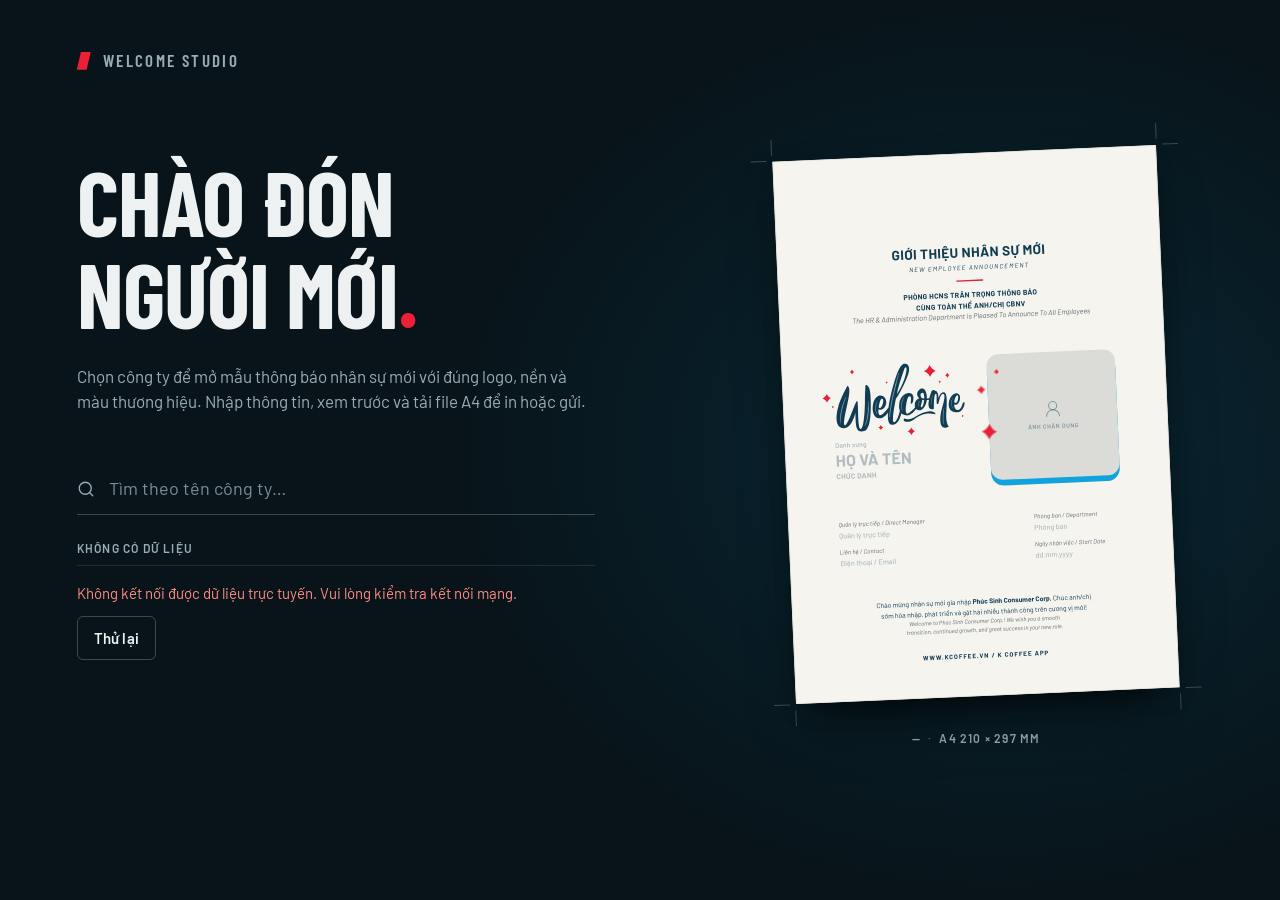
==== commit 0203ed32: "Orchestrate full-page motion design and cinematic transitions using GSAP" ====
--- a/index.html
+++ b/index.html
@@ -337,7 +337,8 @@
   <script src="vendor/lucide.min.js"></script>
   <script src="vendor/papaparse.min.js"></script>
   <script src="vendor/html-to-image.js"></script>
-  <script src="js/config.js?v=2.4"></script>
-  <script type="module" src="js/app.js?v=2.4"></script>
+  <script src="vendor/gsap.min.js"></script>
+  <script src="js/config.js?v=3.0"></script>
+  <script type="module" src="js/app.js?v=3.0"></script>
 </body>
 </html>
--- a/css/app.css
+++ b/css/app.css
@@ -337,12 +337,10 @@
   padding: var(--space-3) var(--space-4); border-radius: var(--radius-m);
   background: var(--paper-raised); color: var(--text); font-weight: 500;
   box-shadow: 0 16px 40px -12px rgba(0,0,0,.5);
-  animation: toast-in var(--dur) var(--ease);
 }
 .toast__icon { display: none; }
 .toast[data-kind="ok"] .toast__icon--ok { display: block; color: var(--success); }
 .toast[data-kind="err"] .toast__icon--err { display: block; color: var(--danger); }
-@keyframes toast-in { from { opacity: 0; transform: translate(-50%, 8px); } }
 
 /* ==========================================================================
    Responsive
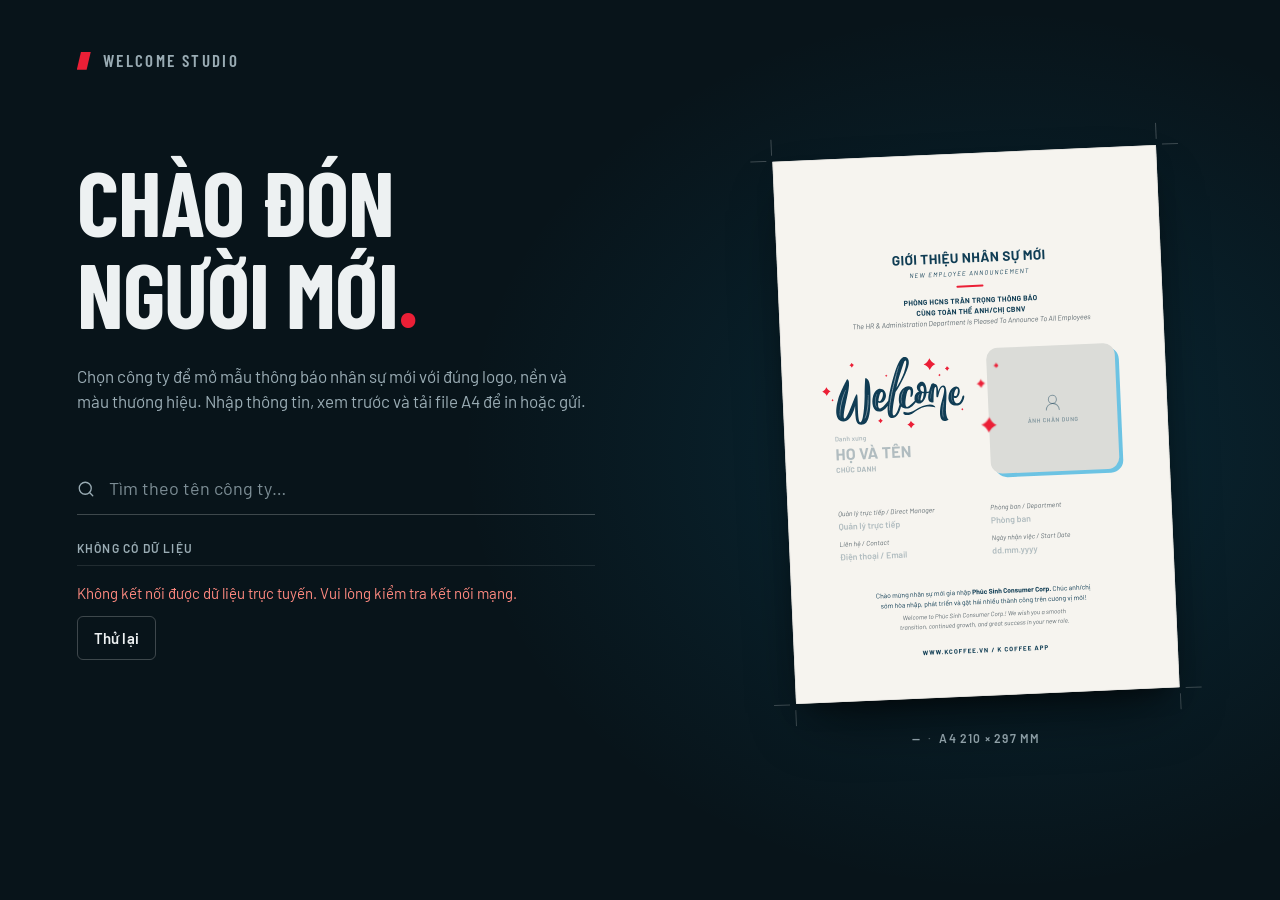
==== commit f8552cad: "Sync latest css/poster.css, poster-template.html, and CSS cache-busters to main" ====
--- a/index.html
+++ b/index.html
@@ -8,9 +8,9 @@
   <link rel="preload" href="fonts/barlow-400.woff2" as="font" type="font/woff2" crossorigin>
   <link rel="preload" href="fonts/barlow-700.woff2" as="font" type="font/woff2" crossorigin>
   <link rel="preload" href="fonts/barlow-condensed-700.woff2" as="font" type="font/woff2" crossorigin>
-  <link rel="stylesheet" href="css/tokens.css">
-  <link rel="stylesheet" href="css/app.css">
-  <link rel="stylesheet" href="css/poster.css">
+  <link rel="stylesheet" href="css/tokens.css?v=3.1">
+  <link rel="stylesheet" href="css/app.css?v=3.1">
+  <link rel="stylesheet" href="css/poster.css?v=3.1">
 </head>
 <body>
   <a class="skip-link" href="#main-target">Bỏ qua tới nội dung chính</a>
--- a/css/poster.css
+++ b/css/poster.css
@@ -59,7 +59,7 @@
 /* ---- Hero: Welcome + tên | ảnh (Khoảng cách & tỉ lệ theo template người dùng chỉnh) ---- */
 .poster__hero {
   display: grid; grid-template-columns: 300px 1fr; gap: 40px;
-  align-items: center; margin-top: 36px; padding-right: 20px;
+  align-items: center; padding-right: 20px;
 }
 .poster__intro { min-width: 0; }
 .poster__welcome { width: 300px; margin-left: -4px; margin-bottom: 4px; }
@@ -94,7 +94,8 @@
 .poster__photo-back {
   background: var(--brand-primary);
   border-radius: 26px;
-  transform: translate(0px, 12px);
+  transform: translate(0px, 8px);
+  left: 8px; right: -8px; opacity: 0.6;
 }
 .poster__photo-frame {
   border-radius: 24px;
@@ -124,19 +125,18 @@
 
 /* ---- Thông tin 2 cột (Cột 1 380px theo template) ---- */
 .poster__facts {
-  display: grid; grid-template-columns: 380px 1fr; column-gap: 24px; row-gap: 16px;padding-left: 20px;
-  margin: 36px 0 0; padding-top: 0; border-top: none;
+  display: grid; grid-template-columns: 1fr 1fr; column-gap: 24px; row-gap: 16px;padding-left: 20px; padding-top: 0; border-top: none;
 }
 .fact { min-width: 0; }
-.fact dt { font-weight: 500; font-style: italic; font-size: 12.5px; letter-spacing: .01em; color: var(--p-muted); }
-.fact dt em { font-weight: 400; font-style: italic; letter-spacing: .01em; text-transform: none; font-size: 12.5px; }
-.fact dd { margin: 4px 0 0; font-weight: 500; font-size: 15px; line-height: 1.35; color: var(--brand-ink); overflow-wrap: anywhere; }
+.fact dt { font-weight: 600; font-style: italic; font-size: 14px; letter-spacing: .01em; color: var(--p-muted); }
+.fact dt em { font-weight: 500; font-style: italic; letter-spacing: .01em; text-transform: none; font-size: 14px; }
+.fact dd { margin: 4px 0 0; font-weight: 600; font-size: 18px; line-height: 1.35; color: var(--brand-ink); overflow-wrap: anywhere; }
 
 /* ---- Lời chúc + chân trang (Dải guide 5 & 6: 36px) ---- */
-.poster__foot { margin-top: 36px; text-align: center; display: flex; flex-direction: column; align-items: center; }
+.poster__foot {text-align: center; display: flex; flex-direction: column; align-items: center; }
 .poster__msg-vi { font-size: 14px; line-height: 1.55; color: var(--brand-ink); max-width: 580px; text-wrap: balance; }
 .poster__msg-vi strong { font-weight: 700; color: var(--brand-ink); }
-.poster__msg-en { margin-top: 6px; font-style: italic; font-size: 12px; line-height: 1.5; color: var(--p-muted); max-width: 580px; text-wrap: balance; }
+.poster__msg-en { margin-top: 6px!important; font-style: italic; font-size: 13px; line-height: 1.5; color: var(--p-muted); max-width: 580px; text-wrap: balance; }
 .poster__site { margin-top: 36px!important; font-weight: 700; font-size: 13px; letter-spacing: .15em; text-transform: uppercase; color: var(--brand-ink); }
 
 /* ---- Ô chưa nhập: chỉ hiện ở bản xem trước, không có trong file xuất ---- */
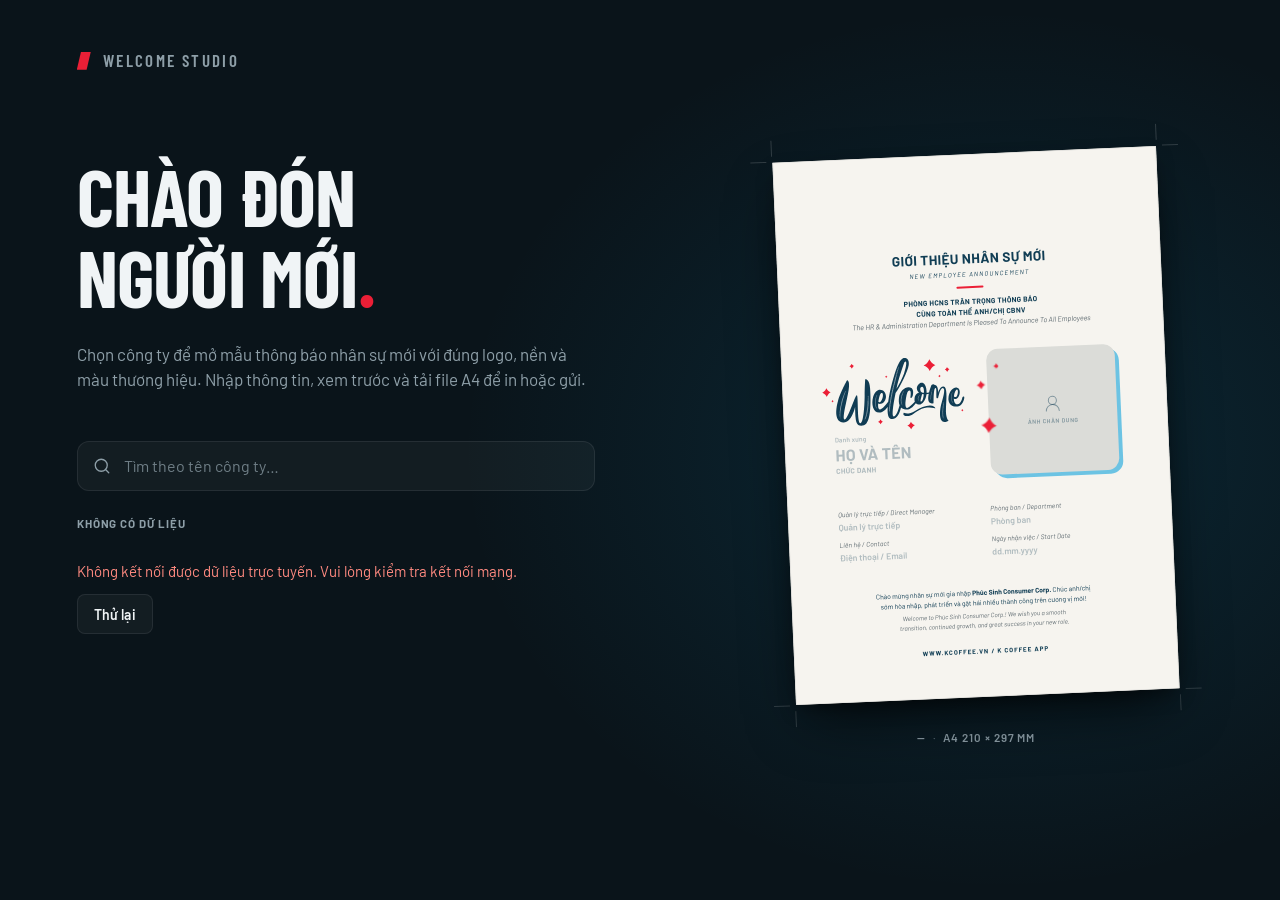
==== commit 86ef50a5: "style(ui): optimize color contrast, typography hierarchy, input surfaces and studio darkroom" ====
--- a/index.html
+++ b/index.html
@@ -8,9 +8,9 @@
   <link rel="preload" href="fonts/barlow-400.woff2" as="font" type="font/woff2" crossorigin>
   <link rel="preload" href="fonts/barlow-700.woff2" as="font" type="font/woff2" crossorigin>
   <link rel="preload" href="fonts/barlow-condensed-700.woff2" as="font" type="font/woff2" crossorigin>
-  <link rel="stylesheet" href="css/tokens.css?v=3.1">
-  <link rel="stylesheet" href="css/app.css?v=3.1">
-  <link rel="stylesheet" href="css/poster.css?v=3.1">
+  <link rel="stylesheet" href="css/tokens.css?v=3.2">
+  <link rel="stylesheet" href="css/app.css?v=3.2">
+  <link rel="stylesheet" href="css/poster.css?v=3.2">
 </head>
 <body>
   <a class="skip-link" href="#main-target">Bỏ qua tới nội dung chính</a>
--- a/css/tokens.css
+++ b/css/tokens.css
@@ -17,40 +17,44 @@
 
 :root {
   /* ---- Typography ---- */
-  --font: "Barlow", sans-serif;
+  --font: "Barlow", -apple-system, BlinkMacSystemFont, "Segoe UI", Roboto, sans-serif;
   --font-semi: "Barlow Semi Condensed", "Barlow", sans-serif;
   --font-display: "Barlow Condensed", "Barlow", sans-serif;
 
-  --text-display: clamp(3.25rem, 2rem + 4.6vw, 6.25rem); /* tiêu đề màn chọn công ty */
-  --text-h1: 2rem;
-  --text-h2: 1.375rem;
+  --text-display: clamp(3rem, 1.8rem + 4vw, 5.5rem); /* tiêu đề màn chọn công ty */
+  --tracking-display: -0.015em;
+  --text-h1: 1.875rem;      /* 30px */
+  --text-h2: 1.25rem;       /* 20px */
   --text-body: 0.9375rem;   /* 15px */
   --text-small: 0.8125rem;  /* 13px */
-  --text-label: 0.75rem;    /* 12px, chữ in hoa giãn */
-  --tracking-label: 0.1em;
+  --text-label: 0.72rem;    /* 11.5px, chữ in hoa giãn */
+  --tracking-label: 0.08em;
 
   /* ---- Neutral palette ---- */
-  --ink-950: #08141A;   /* nền bàn làm việc */
-  --ink-900: #0D1E26;   /* topbar */
-  --ink-800: #142B36;
-  --ink-700: #23414E;
-  --line-dark: rgba(255, 255, 255, 0.1);
-  --line-dark-strong: rgba(255, 255, 255, 0.22);
+  --ink-950: #0A141A;   /* nền bàn làm việc studio */
+  --ink-900: #0F1F27;   /* topbar và panel nền tối */
+  --ink-850: #142832;   /* thẻ card nổi trên nền tối */
+  --ink-800: #1A323E;
+  --ink-700: #254250;
+  --line-dark: rgba(255, 255, 255, 0.08);
+  --line-dark-strong: rgba(255, 255, 255, 0.16);
 
-  --paper: #F4F1EA;     /* panel nhập liệu, gợi màu giấy in */
+  --paper: #F5F3EC;     /* panel nhập liệu, màu giấy in mỹ thuật cao cấp */
   --paper-raised: #FFFFFF;
-  --line: #DED8CC;
-  --line-strong: #BFB7A8;
+  --line: #DDD7CA;
+  --line-strong: #BFB7A6;
 
   /* ---- Semantic roles ---- */
-  --text: #12232B;
-  --text-muted: #56656C;          /* 5.1:1 trên --paper */
-  --text-on-dark: #EDF1F2;
-  --text-muted-on-dark: #9AACB4;  /* 7.6:1 trên --ink-950 */
-  --focus: #2A9AD6;
-  --danger: #B42318;
+  --text: #112028;
+  --text-muted: #53646C;          /* ~5.6:1 tương phản trên --paper */
+  --text-on-dark: #F0F4F6;
+  --text-muted-on-dark: #8E9FA8;  /* ~8.2:1 tương phản trên --ink-950 */
+  --focus: #11A3DC;
+  --danger: #D92D20;
+  --danger-subtle: rgba(217, 45, 32, 0.08);
   --danger-on-dark: #FF8A80;
-  --success: #1E7A4C;
+  --success: #12B76A;
+  --success-subtle: rgba(18, 183, 106, 0.12);
 
   /* Màu thương hiệu: JS ghi đè theo công ty đang chọn */
   --brand-ink: #103D54;
@@ -69,11 +73,13 @@
   --space-7: 48px;
   --space-8: 72px;
 
-  --radius-s: 6px;
-  --radius-m: 10px;
+  --radius-s: 8px;
+  --radius-m: 12px;
+  --radius-l: 16px;
+  --radius-full: 9999px;
   --control-h: 44px;
 
-  --shadow-sheet: 0 1px 0 rgba(255,255,255,.04) inset, 0 30px 60px -20px rgba(0,0,0,.65), 0 12px 24px -12px rgba(0,0,0,.5);
+  --shadow-sheet: 0 1px 0 rgba(255,255,255,.05) inset, 0 25px 60px -15px rgba(0,0,0,.75), 0 8px 20px -6px rgba(0,0,0,.5);
   --ease: cubic-bezier(.2, .7, .2, 1);
   --dur: 220ms;
 
--- a/css/app.css
+++ b/css/app.css
@@ -42,23 +42,39 @@
 /* ---- Buttons ---- */
 .btn {
   display: inline-flex; align-items: center; justify-content: center; gap: var(--space-2);
-  min-height: var(--control-h); padding: 0 var(--space-4);
+  min-height: 40px; padding: 0 var(--space-4);
   border: 1px solid transparent; border-radius: var(--radius-s);
-  font-weight: 600; font-size: var(--text-body); letter-spacing: .01em;
+  font-family: var(--font); font-weight: 600; font-size: 0.875rem; letter-spacing: .01em;
   cursor: pointer; white-space: nowrap;
-  transition: background-color var(--dur) var(--ease), border-color var(--dur) var(--ease), color var(--dur) var(--ease), transform var(--dur) var(--ease);
-}
-.btn:disabled { cursor: not-allowed; opacity: .45; }
-.btn--primary { background: var(--brand-accent-strong); color: #fff; }
-.btn--primary:not(:disabled):hover { background: color-mix(in srgb, var(--brand-accent-strong) 86%, #000); }
+  transition: background-color var(--dur) var(--ease), border-color var(--dur) var(--ease), color var(--dur) var(--ease), transform var(--dur) var(--ease), box-shadow var(--dur) var(--ease);
+}
+.btn:disabled { cursor: not-allowed; opacity: .4; }
+.btn--primary {
+  background: var(--brand-primary); color: #fff;
+  box-shadow: 0 2px 10px color-mix(in srgb, var(--brand-primary) 35%, transparent);
+}
+.btn--primary:not(:disabled):hover {
+  filter: brightness(1.08); transform: translateY(-1px);
+  box-shadow: 0 4px 16px color-mix(in srgb, var(--brand-primary) 45%, transparent);
+}
+.btn--primary:active:not(:disabled) { transform: translateY(0); filter: brightness(0.96); }
 .btn--primary.is-busy { cursor: progress; }
-.btn--secondary-dark { border-color: var(--line-dark-strong); color: var(--text-on-dark); background: transparent; }
-.btn--secondary-dark:not(:disabled):hover { background: rgba(255,255,255,.06); border-color: rgba(255,255,255,.4); }
-.btn--ghost-dark { background: transparent; color: var(--text-muted-on-dark); padding: 0 var(--space-3); }
-.btn--ghost-dark:hover { color: var(--text-on-dark); background: rgba(255,255,255,.06); }
+.btn--secondary-dark {
+  border-color: var(--line-dark); color: var(--text-on-dark); background: rgba(255,255,255,.04);
+}
+.btn--secondary-dark:not(:disabled):hover {
+  background: rgba(255,255,255,.09); border-color: var(--line-dark-strong);
+}
+.btn--ghost-dark {
+  background: transparent; color: var(--text-muted-on-dark); padding: 0 var(--space-3);
+  border: 1px solid transparent;
+}
+.btn--ghost-dark:hover {
+  color: var(--text-on-dark); background: rgba(255,255,255,.06); border-color: var(--line-dark);
+}
 .btn--ghost { background: transparent; color: var(--text-muted); }
 .btn--ghost:hover { color: var(--text); background: rgba(18,35,43,.06); }
-.btn--icon { width: var(--control-h); padding: 0; }
+.btn--icon { width: 40px; padding: 0; }
 .btn--danger:hover { color: var(--danger); }
 
 .spinner {
@@ -113,63 +129,131 @@
 .gate__lede { margin-top: var(--space-5); max-width: 52ch; font-size: 1.0625rem; color: var(--text-muted-on-dark); }
 
 .search { position: relative; margin-top: var(--space-7); }
-.search__icon { position: absolute; left: 0; top: 50%; transform: translateY(-50%); color: var(--text-muted-on-dark); }
+.search__icon {
+  position: absolute; left: 16px; top: 50%; transform: translateY(-50%);
+  color: var(--text-muted-on-dark); pointer-events: none;
+  transition: color var(--dur) var(--ease);
+}
+.search:focus-within .search__icon { color: var(--brand-primary); }
 .search__input {
-  width: 100%; height: 52px; padding: 0 0 0 32px;
-  background: transparent; border: 0; border-bottom: 1px solid var(--line-dark-strong); border-radius: 0;
-  font-size: 1.125rem; color: var(--text-on-dark);
-}
-.search__input::placeholder { color: var(--text-muted-on-dark); opacity: .8; }
-.search__input:focus { outline: none; border-bottom-color: var(--text-on-dark); }
-.search__input:focus-visible { box-shadow: 0 2px 0 0 var(--focus); }
+  width: 100%; height: 50px; padding: 0 16px 0 46px;
+  background: rgba(255, 255, 255, 0.04);
+  border: 1px solid var(--line-dark);
+  border-radius: var(--radius-m);
+  font-family: var(--font); font-size: 1rem; color: var(--text-on-dark);
+  transition: background-color var(--dur) var(--ease), border-color var(--dur) var(--ease), box-shadow var(--dur) var(--ease);
+}
+.search__input::placeholder { color: var(--text-muted-on-dark); opacity: .75; }
+.search__input:hover {
+  background: rgba(255, 255, 255, 0.07);
+  border-color: var(--line-dark-strong);
+}
+.search__input:focus {
+  outline: none;
+  background: rgba(255, 255, 255, 0.09);
+  border-color: var(--brand-primary);
+  box-shadow: 0 0 0 3px color-mix(in srgb, var(--brand-primary) 25%, transparent);
+}
 .search__input::-webkit-search-cancel-button { filter: invert(1); opacity: .6; }
 
 .list-head {
   display: flex; align-items: center; justify-content: space-between; gap: var(--space-3);
   margin-top: var(--space-5); padding-bottom: var(--space-2);
-  font-size: var(--text-label); font-weight: 600; letter-spacing: var(--tracking-label); text-transform: uppercase;
+  font-size: var(--text-label); font-weight: 700; letter-spacing: var(--tracking-label); text-transform: uppercase;
   color: var(--text-muted-on-dark);
 }
-.source-tag { display: inline-flex; align-items: center; gap: 6px; }
-.source-tag::before { content: ""; width: 6px; height: 6px; border-radius: 50%; background: currentColor; }
-.source-tag--sample { color: #F2C14E; }
-.source-tag--sheet { color: #6FCF97; }
-
-.company-list { list-style: none; margin: 0; padding: 0; border-top: 1px solid var(--line-dark); }
-.company-list > li { border-bottom: 1px solid var(--line-dark); }
+.source-tag {
+  display: inline-flex; align-items: center; gap: 6px;
+  padding: 3px 10px; border-radius: var(--radius-full);
+  font-size: 0.6875rem; font-weight: 700; letter-spacing: 0.06em;
+}
+.source-tag::before {
+  content: ""; width: 6px; height: 6px; border-radius: 50%; background: currentColor;
+  box-shadow: 0 0 8px currentColor;
+}
+.source-tag--sample {
+  color: #F7BA2A;
+  background: rgba(247, 186, 42, 0.12);
+  border: 1px solid rgba(247, 186, 42, 0.25);
+}
+.source-tag--sheet {
+  color: #34D399;
+  background: rgba(52, 211, 153, 0.12);
+  border: 1px solid rgba(52, 211, 153, 0.25);
+}
+
+.company-list {
+  list-style: none; margin: 0; padding: 4px 0 0 0;
+  display: flex; flex-direction: column; gap: 6px;
+}
+.company-list > li { border: none; }
 .company-row {
   --row-accent: var(--brand-accent);
   position: relative; width: 100%;
   display: grid; grid-template-columns: 34px 52px minmax(0, 1fr) auto; align-items: center; gap: var(--space-4);
-  padding: var(--space-4) var(--space-2) var(--space-4) var(--space-4);
-  background: transparent; border: 0; text-align: left; cursor: pointer; color: var(--text-on-dark);
-  transition: background-color var(--dur) var(--ease);
+  padding: var(--space-3) var(--space-4);
+  background: rgba(255, 255, 255, 0.02);
+  border: 1px solid rgba(255, 255, 255, 0.04);
+  border-radius: var(--radius-m);
+  text-align: left; cursor: pointer; color: var(--text-on-dark);
+  transition: background-color var(--dur) var(--ease), border-color var(--dur) var(--ease), transform var(--dur) var(--ease);
 }
 .company-row::before {
-  content: ""; position: absolute; left: 0; top: 14px; bottom: 14px; width: 3px;
-  background: var(--row-accent); transform: scaleY(0); transform-origin: center;
+  content: ""; position: absolute; left: 0; top: 12px; bottom: 12px; width: 3px;
+  background: var(--row-accent); border-radius: 0 2px 2px 0;
+  transform: scaleY(0); transform-origin: center;
   transition: transform var(--dur) var(--ease);
 }
-.company-row:hover, .company-row:focus-visible, .company-row.is-active { background: rgba(255,255,255,.04); }
+.company-row:hover, .company-row:focus-visible, .company-row.is-active {
+  background: rgba(255, 255, 255, 0.06);
+  border-color: rgba(255, 255, 255, 0.09);
+  transform: translateX(3px);
+}
 .company-row:hover::before, .company-row:focus-visible::before, .company-row.is-active::before { transform: scaleY(1); }
-.company-row:focus-visible { outline-offset: -2px; }
-.company-row__idx { font-family: var(--font-display); font-weight: 500; font-size: 1rem; color: var(--text-muted-on-dark); font-variant-numeric: tabular-nums; }
-.company-row__text { display: flex; flex-direction: column; min-width: 0; }
-.company-row__name { font-family: var(--font-display); font-weight: 600; font-size: 1.5rem; line-height: 1.15; text-transform: uppercase; letter-spacing: .01em; overflow: hidden; text-overflow: ellipsis; white-space: nowrap; }
-.company-row__legal { font-size: var(--text-small); color: var(--text-muted-on-dark); overflow: hidden; text-overflow: ellipsis; white-space: nowrap; }
-.company-row__go { color: var(--text-muted-on-dark); transition: transform var(--dur) var(--ease), color var(--dur) var(--ease); }
-.company-row:hover .company-row__go, .company-row:focus-visible .company-row__go { color: var(--text-on-dark); transform: translateX(4px); }
+.company-row:focus-visible { outline: 2px solid var(--focus); outline-offset: 1px; }
+.company-row__idx {
+  font-family: var(--font-display); font-weight: 600; font-size: 0.9375rem;
+  color: var(--text-muted-on-dark); font-variant-numeric: tabular-nums;
+  opacity: .8;
+}
+.company-row__text { display: flex; flex-direction: column; min-width: 0; gap: 2px; }
+.company-row__name {
+  font-family: var(--font-display); font-weight: 700; font-size: 1.4375rem;
+  line-height: 1.15; text-transform: uppercase; letter-spacing: 0.02em;
+  overflow: hidden; text-overflow: ellipsis; white-space: nowrap;
+}
+.company-row__legal {
+  font-family: var(--font); font-size: 0.8125rem; font-weight: 400;
+  color: var(--text-muted-on-dark); overflow: hidden; text-overflow: ellipsis; white-space: nowrap;
+  letter-spacing: 0.01em;
+}
+.company-row__go {
+  color: var(--text-muted-on-dark);
+  display: flex; align-items: center; justify-content: center;
+  width: 32px; height: 32px; border-radius: 50%;
+  background: rgba(255, 255, 255, 0.04);
+  transition: all var(--dur) var(--ease);
+}
+.company-row:hover .company-row__go, .company-row:focus-visible .company-row__go {
+  color: #fff; background: var(--brand-primary); transform: translateX(2px);
+}
 
 .logo-chip {
   display: grid; place-items: center; width: 52px; height: 52px; padding: 6px;
-  background: var(--paper); border-radius: var(--radius-s); overflow: hidden;
+  background: #FFFFFF; border-radius: var(--radius-s); overflow: hidden;
+  box-shadow: 0 2px 8px rgba(0,0,0,0.25);
+  border: 1px solid rgba(255,255,255,0.1);
 }
 .logo-chip img { max-width: 100%; max-height: 100%; object-fit: contain; }
 .logo-chip__text { font-family: var(--font-display); font-weight: 700; font-size: 1.125rem; color: var(--row-accent, var(--brand-ink)); text-transform: uppercase; }
 .logo-chip--s { width: 40px; height: 40px; padding: 4px; }
 .logo-chip--s .logo-chip__text { font-size: .9375rem; color: var(--brand-ink); }
 
-.company-skeleton { height: 85px; background: linear-gradient(90deg, transparent, rgba(255,255,255,.05), transparent) 0 0 / 200% 100%; animation: shimmer 1.4s linear infinite; }
+.company-skeleton {
+  height: 64px; border-radius: var(--radius-m);
+  background: linear-gradient(90deg, rgba(255,255,255,.02), rgba(255,255,255,.06), rgba(255,255,255,.02)) 0 0 / 200% 100%;
+  animation: shimmer 1.4s linear infinite;
+}
 @keyframes shimmer { to { background-position: -200% 0; } }
 @media (prefers-reduced-motion: reduce) { .company-skeleton { animation: none; background: rgba(255,255,255,.03); } }
 
@@ -217,113 +301,188 @@
 
 .topbar {
   display: flex; align-items: center; gap: var(--space-4);
-  min-height: 64px; padding: var(--space-2) var(--space-4);
+  min-height: 64px; padding: var(--space-2) var(--space-5);
   background: var(--ink-900); border-bottom: 1px solid var(--line-dark);
 }
 .topbar__company { display: flex; align-items: center; gap: var(--space-3); min-width: 0; padding-left: var(--space-4); border-left: 1px solid var(--line-dark); }
-.topbar__company-text { display: flex; flex-direction: column; min-width: 0; line-height: 1.2; }
-.topbar__company-text strong { font-family: var(--font-display); font-weight: 600; font-size: 1.125rem; text-transform: uppercase; letter-spacing: .02em; white-space: nowrap; overflow: hidden; text-overflow: ellipsis; }
-.topbar__company-text span { font-size: var(--text-small); color: var(--text-muted-on-dark); white-space: nowrap; overflow: hidden; text-overflow: ellipsis; }
+.topbar__company-text { display: flex; flex-direction: column; min-width: 0; line-height: 1.25; }
+.topbar__company-text strong {
+  font-family: var(--font-display); font-weight: 700; font-size: 1.1875rem;
+  text-transform: uppercase; letter-spacing: .03em; white-space: nowrap; overflow: hidden; text-overflow: ellipsis;
+  color: var(--text-on-dark);
+}
+.topbar__company-text span {
+  font-size: var(--text-small); color: var(--text-muted-on-dark);
+  white-space: nowrap; overflow: hidden; text-overflow: ellipsis;
+}
 .topbar__actions { margin-left: auto; display: flex; align-items: center; gap: var(--space-2); }
 
-.zoom { display: inline-flex; padding: 3px; border: 1px solid var(--line-dark); border-radius: var(--radius-s); margin-right: var(--space-2); }
+.zoom {
+  display: inline-flex; padding: 3px;
+  background: rgba(255, 255, 255, 0.04);
+  border: 1px solid var(--line-dark); border-radius: var(--radius-s);
+  margin-right: var(--space-2);
+}
 .zoom__btn {
-  min-height: 36px; padding: 0 var(--space-3); border: 0; border-radius: 4px; background: transparent;
-  font-size: var(--text-small); font-weight: 600; color: var(--text-muted-on-dark); cursor: pointer;
-}
-.zoom__btn[aria-pressed="true"] { background: rgba(255,255,255,.1); color: var(--text-on-dark); }
+  min-height: 34px; padding: 0 var(--space-3); border: 0; border-radius: 5px; background: transparent;
+  font-family: var(--font); font-size: var(--text-small); font-weight: 600;
+  color: var(--text-muted-on-dark); cursor: pointer;
+  transition: all var(--dur) var(--ease);
+}
+.zoom__btn:hover { color: var(--text-on-dark); }
+.zoom__btn[aria-pressed="true"] {
+  background: rgba(255,255,255,.12); color: #fff;
+  box-shadow: 0 1px 3px rgba(0,0,0,0.2);
+}
 
 .studio__body { display: grid; grid-template-columns: minmax(360px, 440px) minmax(0, 1fr); min-height: 0; }
 
 /* ---- Editor (panel giấy) ---- */
 .editor {
   overflow-y: auto; min-height: 0;
-  padding: var(--space-5) var(--space-6) var(--space-7);
+  padding: var(--space-6) var(--space-6) var(--space-7);
   background: var(--paper); color: var(--text);
   scrollbar-width: thin; scrollbar-color: var(--line-strong) transparent;
 }
 .section { margin: 0; padding: 0 0 var(--space-5); border: 0; border-bottom: 1px solid var(--line); min-width: 0; }
 .section + .section { padding-top: var(--space-5); }
-.section__head { display: flex; align-items: baseline; gap: var(--space-3); padding: 0; margin-bottom: var(--space-4); float: left; width: 100%; }
+.section__head {
+  display: flex; align-items: center; gap: var(--space-3);
+  padding: 0; margin-bottom: var(--space-4); float: left; width: 100%;
+}
 .section__head + * { clear: both; }
-.section__num { font-family: var(--font-display); font-weight: 700; font-size: 1.75rem; line-height: 1; color: var(--brand-accent-strong); font-variant-numeric: tabular-nums; }
-.section__title { font-family: var(--font-display); font-weight: 600; font-size: var(--text-h2); line-height: 1; text-transform: uppercase; letter-spacing: .04em; color: var(--text); }
+.section__num {
+  display: inline-flex; align-items: center; justify-content: center;
+  min-width: 28px; height: 28px; padding: 0 6px;
+  background: color-mix(in srgb, var(--brand-accent) 12%, transparent);
+  border-radius: var(--radius-s);
+  font-family: var(--font-display); font-weight: 700; font-size: 1.125rem;
+  line-height: 1; color: var(--brand-accent-strong); font-variant-numeric: tabular-nums;
+}
+.section__title {
+  font-family: var(--font-display); font-weight: 700; font-size: 1.1875rem;
+  line-height: 1; text-transform: uppercase; letter-spacing: .06em; color: var(--text);
+}
 
 .field { display: flex; flex-direction: column; gap: 6px; margin-bottom: var(--space-4); min-width: 0; }
 .field:last-child { margin-bottom: 0; }
 .field-row { display: grid; grid-template-columns: 1fr 1fr; gap: var(--space-3); margin-bottom: var(--space-4); }
 .field-row .field { margin-bottom: 0; }
 .field-row--phone { grid-template-columns: 1.6fr 1fr; }
-.field__label { font-size: var(--text-label); font-weight: 600; letter-spacing: var(--tracking-label); text-transform: uppercase; color: var(--text-muted); }
+.field__label {
+  font-family: var(--font); font-size: var(--text-label); font-weight: 700;
+  letter-spacing: var(--tracking-label); text-transform: uppercase; color: var(--text-muted);
+}
 .field__label--inline { flex: none; }
-.req { color: var(--brand-accent-strong); }
-.field__hint { font-size: var(--text-small); color: var(--text-muted); }
-.field__hint--warn { color: #8A5A00; }
-.field__error { font-size: var(--text-small); color: var(--danger); font-weight: 500; }
+.req { color: var(--danger); font-weight: 700; margin-left: 2px; }
+.field__hint { font-size: var(--text-small); color: var(--text-muted); line-height: 1.4; }
+.field__hint--warn { color: #9A6700; font-weight: 500; }
+.field__error { font-size: var(--text-small); color: var(--danger); font-weight: 600; margin-top: 2px; }
 
 .input {
   width: 100%; min-height: var(--control-h); padding: 0 var(--space-3);
   background: var(--paper-raised); border: 1px solid var(--line); border-radius: var(--radius-s);
-  font-size: 1rem; color: var(--text);
+  font-family: var(--font); font-size: 0.9375rem; font-weight: 500; color: var(--text);
+  box-shadow: 0 1px 2px rgba(0,0,0,0.03);
+  transition: border-color var(--dur) var(--ease), box-shadow var(--dur) var(--ease), background-color var(--dur) var(--ease);
+}
+.input::placeholder { color: #8C979C; font-weight: 400; }
+.input:hover { border-color: var(--line-strong); }
+.input:focus {
+  outline: none;
+  border-color: var(--brand-primary);
+  box-shadow: 0 0 0 3px color-mix(in srgb, var(--brand-primary) 20%, transparent);
+}
+.input[aria-invalid="true"] {
+  border-color: var(--danger);
+  box-shadow: 0 0 0 3px var(--danger-subtle);
+}
+.textarea {
+  padding: var(--space-3); line-height: 1.5; resize: vertical; min-height: 80px;
+  font-family: var(--font);
+}
+.textarea[readonly] {
+  background: rgba(18, 35, 43, 0.03); color: var(--text-muted);
+  border-style: dashed; resize: none;
+}
+input[type="date"].input { padding-right: var(--space-2); }
+
+.segmented {
+  display: grid; grid-template-columns: 1fr 1fr; padding: 4px;
+  background: rgba(18, 35, 43, 0.06); border-radius: var(--radius-s);
+  border: 1.5px solid transparent;
   transition: border-color var(--dur) var(--ease), box-shadow var(--dur) var(--ease);
 }
-.input::placeholder { color: #8C979C; }
-.input:hover { border-color: var(--line-strong); }
-.input:focus { outline: none; border-color: var(--brand-ink); box-shadow: 0 0 0 3px color-mix(in srgb, var(--focus) 35%, transparent); }
-.input[aria-invalid="true"] { border-color: var(--danger); }
-.textarea { padding: var(--space-2) var(--space-3); line-height: 1.45; resize: vertical; min-height: 76px; }
-.textarea[readonly] { background: transparent; color: var(--text-muted); border-style: dashed; resize: none; }
-input[type="date"].input { padding-right: var(--space-2); }
-
-.segmented { display: grid; grid-template-columns: 1fr 1fr; padding: 3px; background: rgba(18,35,43,.07); border-radius: var(--radius-s); border: 1.5px solid transparent; transition: border-color var(--dur) var(--ease), outline var(--dur) var(--ease); }
-.segmented[aria-invalid="true"] { border-color: var(--danger); outline: 2px solid color-mix(in srgb, var(--danger) 25%, transparent); }
+.segmented[aria-invalid="true"] {
+  border-color: var(--danger);
+  box-shadow: 0 0 0 3px var(--danger-subtle);
+}
 .segmented__opt { position: relative; }
 .segmented__opt input { position: absolute; opacity: 0; inset: 0; margin: 0; cursor: pointer; }
 .segmented__opt span {
-  display: grid; place-items: center; min-height: 38px; border-radius: 4px;
-  font-weight: 600; color: var(--text-muted); transition: background-color var(--dur) var(--ease), color var(--dur) var(--ease);
-}
-.segmented__opt input:checked + span { background: var(--paper-raised); color: var(--text); box-shadow: 0 1px 2px rgba(0,0,0,.12); }
+  display: grid; place-items: center; min-height: 38px; border-radius: 6px;
+  font-family: var(--font); font-weight: 600; font-size: 0.875rem; color: var(--text-muted);
+  transition: background-color var(--dur) var(--ease), color var(--dur) var(--ease), box-shadow var(--dur) var(--ease);
+}
+.segmented__opt input:checked + span {
+  background: var(--paper-raised); color: var(--text);
+  box-shadow: 0 2px 6px rgba(0,0,0,.08), 0 1px 2px rgba(0,0,0,.04);
+}
 .segmented__opt input:focus-visible + span { outline: 2px solid var(--focus); outline-offset: 1px; }
 
 .dropzone {
-  display: flex; flex-direction: column; align-items: center; gap: 4px; padding: var(--space-5) var(--space-4);
-  border: 1.5px dashed var(--line-strong); border-radius: var(--radius-m); background: rgba(255,255,255,.5);
+  display: flex; flex-direction: column; align-items: center; gap: 6px;
+  padding: var(--space-5) var(--space-4);
+  border: 1.5px dashed var(--line-strong); border-radius: var(--radius-m);
+  background: rgba(255, 255, 255, 0.6);
   text-align: center; cursor: pointer; color: var(--text-muted);
-  transition: border-color var(--dur) var(--ease), background-color var(--dur) var(--ease);
-}
-.dropzone:hover, .dropzone.is-over { border-color: var(--brand-ink); background: var(--paper-raised); color: var(--text); }
+  transition: border-color var(--dur) var(--ease), background-color var(--dur) var(--ease), transform var(--dur) var(--ease);
+}
+.dropzone:hover, .dropzone.is-over {
+  border-color: var(--brand-primary);
+  background: var(--paper-raised);
+  color: var(--text);
+}
 #f-photo:focus-visible + .photo-tools, .dropzone:focus-within { outline: 2px solid var(--focus); }
-.dropzone__main { font-weight: 600; color: var(--text); }
-.dropzone__sub { font-size: var(--text-small); }
+.dropzone__main { font-weight: 600; color: var(--text); font-size: 0.9375rem; }
+.dropzone__sub { font-size: var(--text-small); color: var(--text-muted); }
 
 .photo-tools { display: flex; flex-direction: column; gap: var(--space-3); }
 .photo-tools__row { display: flex; align-items: center; gap: var(--space-3); }
-.photo-tools__thumb { width: 56px; height: 56px; object-fit: cover; border-radius: var(--radius-s); background: var(--line); }
+.photo-tools__thumb {
+  width: 56px; height: 56px; object-fit: cover; border-radius: var(--radius-s);
+  background: var(--line); border: 1px solid var(--line-strong);
+}
 .photo-tools__meta { display: flex; flex-direction: column; min-width: 0; }
-.photo-tools__file { font-weight: 600; overflow: hidden; text-overflow: ellipsis; white-space: nowrap; }
+.photo-tools__file { font-weight: 600; font-size: 0.875rem; overflow: hidden; text-overflow: ellipsis; white-space: nowrap; }
 .photo-tools .btn--icon { width: 40px; min-height: 40px; }
 
-.range { flex: 1; accent-color: var(--brand-ink); min-width: 0; height: var(--control-h); }
-
-.check { display: flex; gap: var(--space-3); align-items: flex-start; margin-bottom: var(--space-4); cursor: pointer; font-weight: 600; }
-.check input { width: 18px; height: 18px; margin: 2px 0 0; accent-color: var(--brand-ink); flex: none; }
-.check__sub { display: block; font-weight: 400; font-size: var(--text-small); color: var(--text-muted); }
-
-.editor__privacy { display: flex; gap: var(--space-2); align-items: flex-start; margin-top: var(--space-5); font-size: var(--text-small); color: var(--text-muted); }
-.editor__privacy .icon { width: 16px; height: 16px; margin-top: 2px; color: var(--success); }
+.range { flex: 1; accent-color: var(--brand-primary); min-width: 0; height: var(--control-h); cursor: pointer; }
+
+.check { display: flex; gap: var(--space-3); align-items: flex-start; margin-bottom: var(--space-4); cursor: pointer; font-weight: 600; font-size: 0.9375rem; }
+.check input { width: 18px; height: 18px; margin: 2px 0 0; accent-color: var(--brand-primary); flex: none; cursor: pointer; }
+.check__sub { display: block; font-weight: 400; font-size: var(--text-small); color: var(--text-muted); margin-top: 2px; }
+
+.editor__privacy { display: flex; gap: var(--space-2); align-items: flex-start; margin-top: var(--space-6); font-size: var(--text-small); color: var(--text-muted); }
+.editor__privacy .icon { width: 16px; height: 16px; margin-top: 2px; color: var(--success); flex: none; }
 
 /* ---- Canvas (mặt bàn tối) ---- */
 .canvas {
   position: relative; display: flex; flex-direction: column; min-height: 0; min-width: 0;
   background-color: var(--ink-950);
-  background-image: radial-gradient(rgba(255,255,255,.07) 1px, transparent 1px);
-  background-size: 22px 22px;
+  background-image:
+    radial-gradient(circle at 50% 50%, color-mix(in srgb, var(--brand-primary) 6%, transparent) 0%, transparent 80%),
+    radial-gradient(rgba(255,255,255,.06) 1px, transparent 1px);
+  background-size: 100% 100%, 24px 24px;
 }
 .canvas__viewport { flex: 1; min-height: 0; overflow: auto; display: grid; place-items: center; padding: 56px; }
 .canvas__viewport.is-fit { overflow: hidden; }
 .sheet-frame { position: relative; }
-.poster-box { position: relative; box-shadow: var(--shadow-sheet); }
+.poster-box {
+  position: relative;
+  box-shadow: 0 1px 0 rgba(255,255,255,.08) inset, 0 30px 80px -20px rgba(0,0,0,.85), 0 12px 30px -8px rgba(0,0,0,.6);
+  border-radius: 2px;
+}
 .poster-scale { transform-origin: 0 0; }
 .canvas__caption {
   padding: var(--space-3) var(--space-4) var(--space-4); text-align: center;
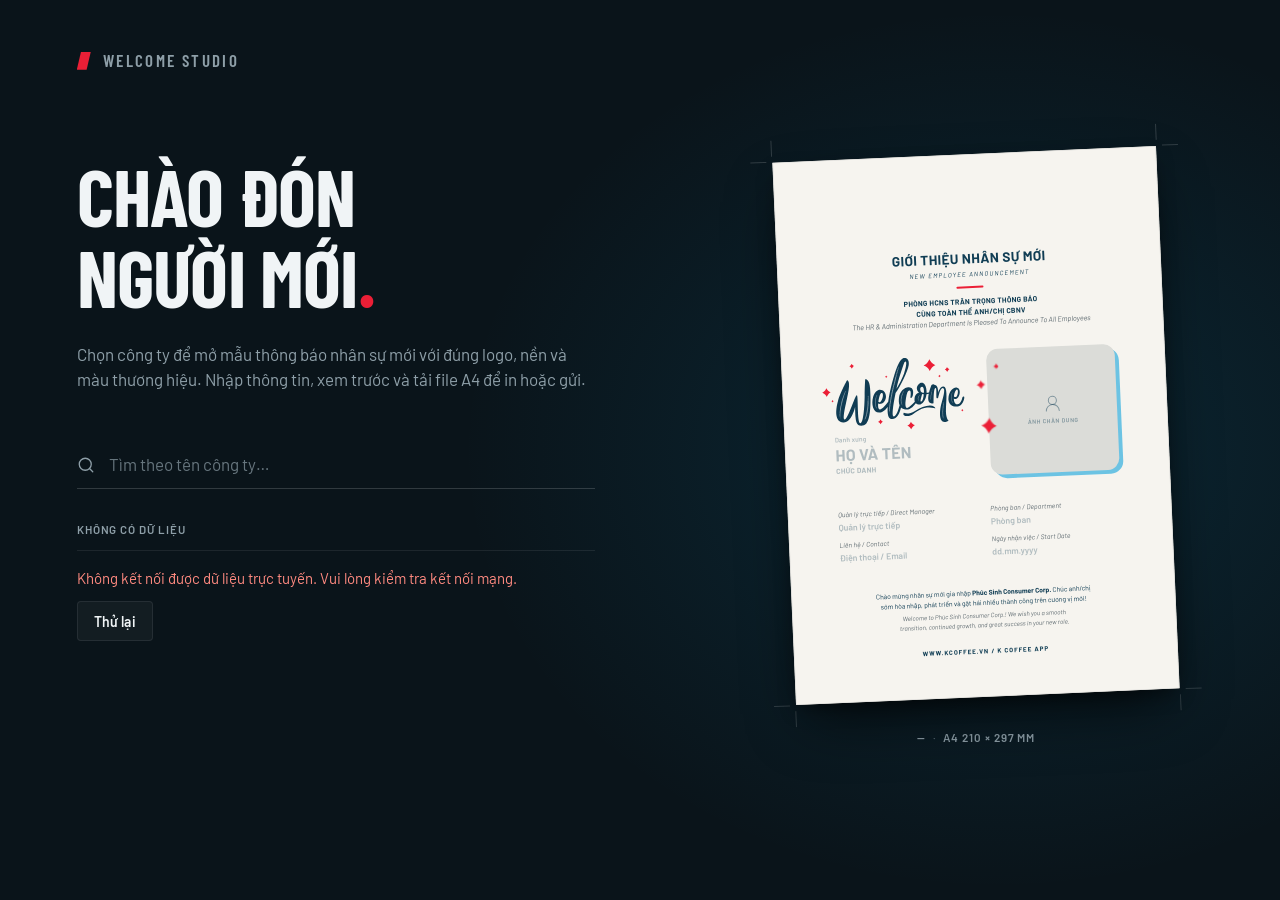
==== commit d9484376: "style(ui): remove boxed cards, pills and heavy borders; restore pure editorial typography and hairli" ====
--- a/index.html
+++ b/index.html
@@ -8,9 +8,9 @@
   <link rel="preload" href="fonts/barlow-400.woff2" as="font" type="font/woff2" crossorigin>
   <link rel="preload" href="fonts/barlow-700.woff2" as="font" type="font/woff2" crossorigin>
   <link rel="preload" href="fonts/barlow-condensed-700.woff2" as="font" type="font/woff2" crossorigin>
-  <link rel="stylesheet" href="css/tokens.css?v=3.2">
-  <link rel="stylesheet" href="css/app.css?v=3.2">
-  <link rel="stylesheet" href="css/poster.css?v=3.2">
+  <link rel="stylesheet" href="css/tokens.css?v=3.3">
+  <link rel="stylesheet" href="css/app.css?v=3.3">
+  <link rel="stylesheet" href="css/poster.css?v=3.3">
 </head>
 <body>
   <a class="skip-link" href="#main-target">Bỏ qua tới nội dung chính</a>
--- a/css/tokens.css
+++ b/css/tokens.css
@@ -73,9 +73,9 @@
   --space-7: 48px;
   --space-8: 72px;
 
-  --radius-s: 8px;
-  --radius-m: 12px;
-  --radius-l: 16px;
+  --radius-s: 4px;
+  --radius-m: 6px;
+  --radius-l: 8px;
   --radius-full: 9999px;
   --control-h: 44px;
 
--- a/css/app.css
+++ b/css/app.css
@@ -130,129 +130,111 @@
 
 .search { position: relative; margin-top: var(--space-7); }
 .search__icon {
-  position: absolute; left: 16px; top: 50%; transform: translateY(-50%);
+  position: absolute; left: 0; top: 50%; transform: translateY(-50%);
   color: var(--text-muted-on-dark); pointer-events: none;
   transition: color var(--dur) var(--ease);
 }
-.search:focus-within .search__icon { color: var(--brand-primary); }
+.search:focus-within .search__icon { color: var(--text-on-dark); }
 .search__input {
-  width: 100%; height: 50px; padding: 0 16px 0 46px;
-  background: rgba(255, 255, 255, 0.04);
-  border: 1px solid var(--line-dark);
-  border-radius: var(--radius-m);
-  font-family: var(--font); font-size: 1rem; color: var(--text-on-dark);
-  transition: background-color var(--dur) var(--ease), border-color var(--dur) var(--ease), box-shadow var(--dur) var(--ease);
-}
-.search__input::placeholder { color: var(--text-muted-on-dark); opacity: .75; }
-.search__input:hover {
-  background: rgba(255, 255, 255, 0.07);
-  border-color: var(--line-dark-strong);
-}
+  width: 100%; height: 48px; padding: 0 0 0 32px;
+  background: transparent;
+  border: 0;
+  border-bottom: 1px solid var(--line-dark-strong);
+  border-radius: 0;
+  font-family: var(--font); font-size: 1.0625rem; color: var(--text-on-dark);
+  transition: border-color var(--dur) var(--ease);
+}
+.search__input::placeholder { color: var(--text-muted-on-dark); opacity: .7; }
 .search__input:focus {
   outline: none;
-  background: rgba(255, 255, 255, 0.09);
-  border-color: var(--brand-primary);
-  box-shadow: 0 0 0 3px color-mix(in srgb, var(--brand-primary) 25%, transparent);
+  border-bottom-color: var(--text-on-dark);
+}
+.search__input:focus-visible {
+  outline: none;
+  border-bottom-color: var(--brand-primary);
 }
 .search__input::-webkit-search-cancel-button { filter: invert(1); opacity: .6; }
 
 .list-head {
-  display: flex; align-items: center; justify-content: space-between; gap: var(--space-3);
-  margin-top: var(--space-5); padding-bottom: var(--space-2);
-  font-size: var(--text-label); font-weight: 700; letter-spacing: var(--tracking-label); text-transform: uppercase;
+  display: flex; align-items: baseline; justify-content: space-between; gap: var(--space-3);
+  margin-top: var(--space-6); padding-bottom: var(--space-3);
+  font-size: var(--text-label); font-weight: 600; letter-spacing: var(--tracking-label); text-transform: uppercase;
   color: var(--text-muted-on-dark);
+  border-bottom: 1px solid var(--line-dark);
 }
 .source-tag {
   display: inline-flex; align-items: center; gap: 6px;
-  padding: 3px 10px; border-radius: var(--radius-full);
-  font-size: 0.6875rem; font-weight: 700; letter-spacing: 0.06em;
+  font-size: var(--text-label); font-weight: 600; letter-spacing: var(--tracking-label); text-transform: uppercase;
 }
 .source-tag::before {
   content: ""; width: 6px; height: 6px; border-radius: 50%; background: currentColor;
-  box-shadow: 0 0 8px currentColor;
-}
-.source-tag--sample {
-  color: #F7BA2A;
-  background: rgba(247, 186, 42, 0.12);
-  border: 1px solid rgba(247, 186, 42, 0.25);
-}
-.source-tag--sheet {
-  color: #34D399;
-  background: rgba(52, 211, 153, 0.12);
-  border: 1px solid rgba(52, 211, 153, 0.25);
-}
+}
+.source-tag--sample { color: #F2C14E; }
+.source-tag--sheet { color: #52C41A; }
 
 .company-list {
-  list-style: none; margin: 0; padding: 4px 0 0 0;
-  display: flex; flex-direction: column; gap: 6px;
-}
-.company-list > li { border: none; }
+  list-style: none; margin: 0; padding: 0;
+}
+.company-list > li {
+  border-bottom: 1px solid var(--line-dark);
+}
 .company-row {
   --row-accent: var(--brand-accent);
   position: relative; width: 100%;
-  display: grid; grid-template-columns: 34px 52px minmax(0, 1fr) auto; align-items: center; gap: var(--space-4);
-  padding: var(--space-3) var(--space-4);
-  background: rgba(255, 255, 255, 0.02);
-  border: 1px solid rgba(255, 255, 255, 0.04);
-  border-radius: var(--radius-m);
+  display: grid; grid-template-columns: 32px 48px minmax(0, 1fr) auto; align-items: center; gap: var(--space-4);
+  padding: var(--space-4) 0;
+  background: transparent; border: 0; border-radius: 0;
   text-align: left; cursor: pointer; color: var(--text-on-dark);
-  transition: background-color var(--dur) var(--ease), border-color var(--dur) var(--ease), transform var(--dur) var(--ease);
-}
-.company-row::before {
-  content: ""; position: absolute; left: 0; top: 12px; bottom: 12px; width: 3px;
-  background: var(--row-accent); border-radius: 0 2px 2px 0;
-  transform: scaleY(0); transform-origin: center;
-  transition: transform var(--dur) var(--ease);
+  transition: color var(--dur) var(--ease), padding-left var(--dur) var(--ease);
 }
 .company-row:hover, .company-row:focus-visible, .company-row.is-active {
-  background: rgba(255, 255, 255, 0.06);
-  border-color: rgba(255, 255, 255, 0.09);
-  transform: translateX(3px);
-}
-.company-row:hover::before, .company-row:focus-visible::before, .company-row.is-active::before { transform: scaleY(1); }
-.company-row:focus-visible { outline: 2px solid var(--focus); outline-offset: 1px; }
+  padding-left: var(--space-2);
+}
+.company-row:focus-visible { outline: 1px solid var(--focus); outline-offset: 4px; }
 .company-row__idx {
-  font-family: var(--font-display); font-weight: 600; font-size: 0.9375rem;
+  font-family: var(--font-display); font-weight: 500; font-size: 1rem;
   color: var(--text-muted-on-dark); font-variant-numeric: tabular-nums;
-  opacity: .8;
-}
-.company-row__text { display: flex; flex-direction: column; min-width: 0; gap: 2px; }
+  transition: color var(--dur) var(--ease);
+}
+.company-row:hover .company-row__idx { color: var(--row-accent); }
+.company-row__text { display: flex; flex-direction: column; min-width: 0; }
 .company-row__name {
-  font-family: var(--font-display); font-weight: 700; font-size: 1.4375rem;
-  line-height: 1.15; text-transform: uppercase; letter-spacing: 0.02em;
+  font-family: var(--font-display); font-weight: 700; font-size: 1.5rem;
+  line-height: 1.15; text-transform: uppercase; letter-spacing: 0.01em;
   overflow: hidden; text-overflow: ellipsis; white-space: nowrap;
-}
+  transition: color var(--dur) var(--ease);
+}
+.company-row:hover .company-row__name { color: #FFFFFF; }
 .company-row__legal {
-  font-family: var(--font); font-size: 0.8125rem; font-weight: 400;
+  font-family: var(--font); font-size: var(--text-small); font-weight: 400;
   color: var(--text-muted-on-dark); overflow: hidden; text-overflow: ellipsis; white-space: nowrap;
-  letter-spacing: 0.01em;
 }
 .company-row__go {
   color: var(--text-muted-on-dark);
-  display: flex; align-items: center; justify-content: center;
-  width: 32px; height: 32px; border-radius: 50%;
-  background: rgba(255, 255, 255, 0.04);
-  transition: all var(--dur) var(--ease);
+  display: inline-flex; align-items: center; justify-content: center;
+  transition: transform var(--dur) var(--ease), color var(--dur) var(--ease);
 }
 .company-row:hover .company-row__go, .company-row:focus-visible .company-row__go {
-  color: #fff; background: var(--brand-primary); transform: translateX(2px);
+  color: var(--text-on-dark); transform: translateX(6px);
 }
 
 .logo-chip {
-  display: grid; place-items: center; width: 52px; height: 52px; padding: 6px;
-  background: #FFFFFF; border-radius: var(--radius-s); overflow: hidden;
-  box-shadow: 0 2px 8px rgba(0,0,0,0.25);
-  border: 1px solid rgba(255,255,255,0.1);
+  display: grid; place-items: center; width: 48px; height: 48px; padding: 4px;
+  background: var(--paper); border-radius: 2px; overflow: hidden;
 }
 .logo-chip img { max-width: 100%; max-height: 100%; object-fit: contain; }
-.logo-chip__text { font-family: var(--font-display); font-weight: 700; font-size: 1.125rem; color: var(--row-accent, var(--brand-ink)); text-transform: uppercase; }
-.logo-chip--s { width: 40px; height: 40px; padding: 4px; }
-.logo-chip--s .logo-chip__text { font-size: .9375rem; color: var(--brand-ink); }
+.logo-chip__text {
+  font-family: var(--font-display); font-weight: 700; font-size: 1.125rem;
+  color: var(--row-accent, var(--brand-ink)); text-transform: uppercase;
+}
+.logo-chip--s { width: 36px; height: 36px; padding: 3px; }
+.logo-chip--s .logo-chip__text { font-size: .875rem; color: var(--brand-ink); }
 
 .company-skeleton {
-  height: 64px; border-radius: var(--radius-m);
-  background: linear-gradient(90deg, rgba(255,255,255,.02), rgba(255,255,255,.06), rgba(255,255,255,.02)) 0 0 / 200% 100%;
+  height: 68px;
+  background: linear-gradient(90deg, transparent, rgba(255,255,255,.04), transparent) 0 0 / 200% 100%;
   animation: shimmer 1.4s linear infinite;
+  border-bottom: 1px solid var(--line-dark);
 }
 @keyframes shimmer { to { background-position: -200% 0; } }
 @media (prefers-reduced-motion: reduce) { .company-skeleton { animation: none; background: rgba(255,255,255,.03); } }
@@ -318,21 +300,19 @@
 .topbar__actions { margin-left: auto; display: flex; align-items: center; gap: var(--space-2); }
 
 .zoom {
-  display: inline-flex; padding: 3px;
-  background: rgba(255, 255, 255, 0.04);
-  border: 1px solid var(--line-dark); border-radius: var(--radius-s);
+  display: inline-flex; border: 1px solid var(--line-dark); border-radius: 2px;
   margin-right: var(--space-2);
 }
 .zoom__btn {
-  min-height: 34px; padding: 0 var(--space-3); border: 0; border-radius: 5px; background: transparent;
+  min-height: 34px; padding: 0 var(--space-3); border: 0; border-radius: 0; background: transparent;
   font-family: var(--font); font-size: var(--text-small); font-weight: 600;
   color: var(--text-muted-on-dark); cursor: pointer;
   transition: all var(--dur) var(--ease);
 }
+.zoom__btn + .zoom__btn { border-left: 1px solid var(--line-dark); }
 .zoom__btn:hover { color: var(--text-on-dark); }
 .zoom__btn[aria-pressed="true"] {
-  background: rgba(255,255,255,.12); color: #fff;
-  box-shadow: 0 1px 3px rgba(0,0,0,0.2);
+  background: rgba(255,255,255,.1); color: #fff;
 }
 
 .studio__body { display: grid; grid-template-columns: minmax(360px, 440px) minmax(0, 1fr); min-height: 0; }
@@ -347,21 +327,17 @@
 .section { margin: 0; padding: 0 0 var(--space-5); border: 0; border-bottom: 1px solid var(--line); min-width: 0; }
 .section + .section { padding-top: var(--space-5); }
 .section__head {
-  display: flex; align-items: center; gap: var(--space-3);
+  display: flex; align-items: baseline; gap: var(--space-3);
   padding: 0; margin-bottom: var(--space-4); float: left; width: 100%;
 }
 .section__head + * { clear: both; }
 .section__num {
-  display: inline-flex; align-items: center; justify-content: center;
-  min-width: 28px; height: 28px; padding: 0 6px;
-  background: color-mix(in srgb, var(--brand-accent) 12%, transparent);
-  border-radius: var(--radius-s);
-  font-family: var(--font-display); font-weight: 700; font-size: 1.125rem;
+  font-family: var(--font-display); font-weight: 700; font-size: 1.75rem;
   line-height: 1; color: var(--brand-accent-strong); font-variant-numeric: tabular-nums;
 }
 .section__title {
-  font-family: var(--font-display); font-weight: 700; font-size: 1.1875rem;
-  line-height: 1; text-transform: uppercase; letter-spacing: .06em; color: var(--text);
+  font-family: var(--font-display); font-weight: 700; font-size: var(--text-h2);
+  line-height: 1; text-transform: uppercase; letter-spacing: .05em; color: var(--text);
 }
 
 .field { display: flex; flex-direction: column; gap: 6px; margin-bottom: var(--space-4); min-width: 0; }
@@ -381,66 +357,62 @@
 
 .input {
   width: 100%; min-height: var(--control-h); padding: 0 var(--space-3);
-  background: var(--paper-raised); border: 1px solid var(--line); border-radius: var(--radius-s);
-  font-family: var(--font); font-size: 0.9375rem; font-weight: 500; color: var(--text);
-  box-shadow: 0 1px 2px rgba(0,0,0,0.03);
-  transition: border-color var(--dur) var(--ease), box-shadow var(--dur) var(--ease), background-color var(--dur) var(--ease);
+  background: #FFFFFF; border: 1px solid var(--line); border-radius: 2px;
+  font-family: var(--font); font-size: 0.9375rem; color: var(--text);
+  box-shadow: none;
+  transition: border-color var(--dur) var(--ease);
 }
 .input::placeholder { color: #8C979C; font-weight: 400; }
 .input:hover { border-color: var(--line-strong); }
 .input:focus {
   outline: none;
-  border-color: var(--brand-primary);
-  box-shadow: 0 0 0 3px color-mix(in srgb, var(--brand-primary) 20%, transparent);
+  border-color: var(--brand-ink);
 }
 .input[aria-invalid="true"] {
   border-color: var(--danger);
-  box-shadow: 0 0 0 3px var(--danger-subtle);
 }
 .textarea {
   padding: var(--space-3); line-height: 1.5; resize: vertical; min-height: 80px;
   font-family: var(--font);
 }
 .textarea[readonly] {
-  background: rgba(18, 35, 43, 0.03); color: var(--text-muted);
+  background: transparent; color: var(--text-muted);
   border-style: dashed; resize: none;
 }
 input[type="date"].input { padding-right: var(--space-2); }
 
 .segmented {
-  display: grid; grid-template-columns: 1fr 1fr; padding: 4px;
-  background: rgba(18, 35, 43, 0.06); border-radius: var(--radius-s);
-  border: 1.5px solid transparent;
-  transition: border-color var(--dur) var(--ease), box-shadow var(--dur) var(--ease);
+  display: grid; grid-template-columns: 1fr 1fr;
+  background: transparent; border: 1px solid var(--line); border-radius: 2px;
+  padding: 0;
+  transition: border-color var(--dur) var(--ease);
 }
 .segmented[aria-invalid="true"] {
   border-color: var(--danger);
-  box-shadow: 0 0 0 3px var(--danger-subtle);
 }
 .segmented__opt { position: relative; }
 .segmented__opt input { position: absolute; opacity: 0; inset: 0; margin: 0; cursor: pointer; }
 .segmented__opt span {
-  display: grid; place-items: center; min-height: 38px; border-radius: 6px;
+  display: grid; place-items: center; min-height: 38px; border-radius: 0;
   font-family: var(--font); font-weight: 600; font-size: 0.875rem; color: var(--text-muted);
-  transition: background-color var(--dur) var(--ease), color var(--dur) var(--ease), box-shadow var(--dur) var(--ease);
-}
+  background: transparent;
+  transition: background-color var(--dur) var(--ease), color var(--dur) var(--ease);
+}
+.segmented__opt:first-child span { border-right: 1px solid var(--line); }
 .segmented__opt input:checked + span {
-  background: var(--paper-raised); color: var(--text);
-  box-shadow: 0 2px 6px rgba(0,0,0,.08), 0 1px 2px rgba(0,0,0,.04);
-}
-.segmented__opt input:focus-visible + span { outline: 2px solid var(--focus); outline-offset: 1px; }
+  background: #FFFFFF; color: var(--text); font-weight: 700;
+}
+.segmented__opt input:focus-visible + span { outline: 1px solid var(--focus); outline-offset: -1px; }
 
 .dropzone {
-  display: flex; flex-direction: column; align-items: center; gap: 6px;
-  padding: var(--space-5) var(--space-4);
-  border: 1.5px dashed var(--line-strong); border-radius: var(--radius-m);
-  background: rgba(255, 255, 255, 0.6);
+  display: flex; flex-direction: column; align-items: center; gap: 4px; padding: var(--space-5) var(--space-4);
+  border: 1px dashed var(--line-strong); border-radius: 2px; background: transparent;
   text-align: center; cursor: pointer; color: var(--text-muted);
-  transition: border-color var(--dur) var(--ease), background-color var(--dur) var(--ease), transform var(--dur) var(--ease);
+  transition: border-color var(--dur) var(--ease), background-color var(--dur) var(--ease);
 }
 .dropzone:hover, .dropzone.is-over {
-  border-color: var(--brand-primary);
-  background: var(--paper-raised);
+  border-color: var(--brand-ink);
+  background: rgba(255, 255, 255, 0.4);
   color: var(--text);
 }
 #f-photo:focus-visible + .photo-tools, .dropzone:focus-within { outline: 2px solid var(--focus); }
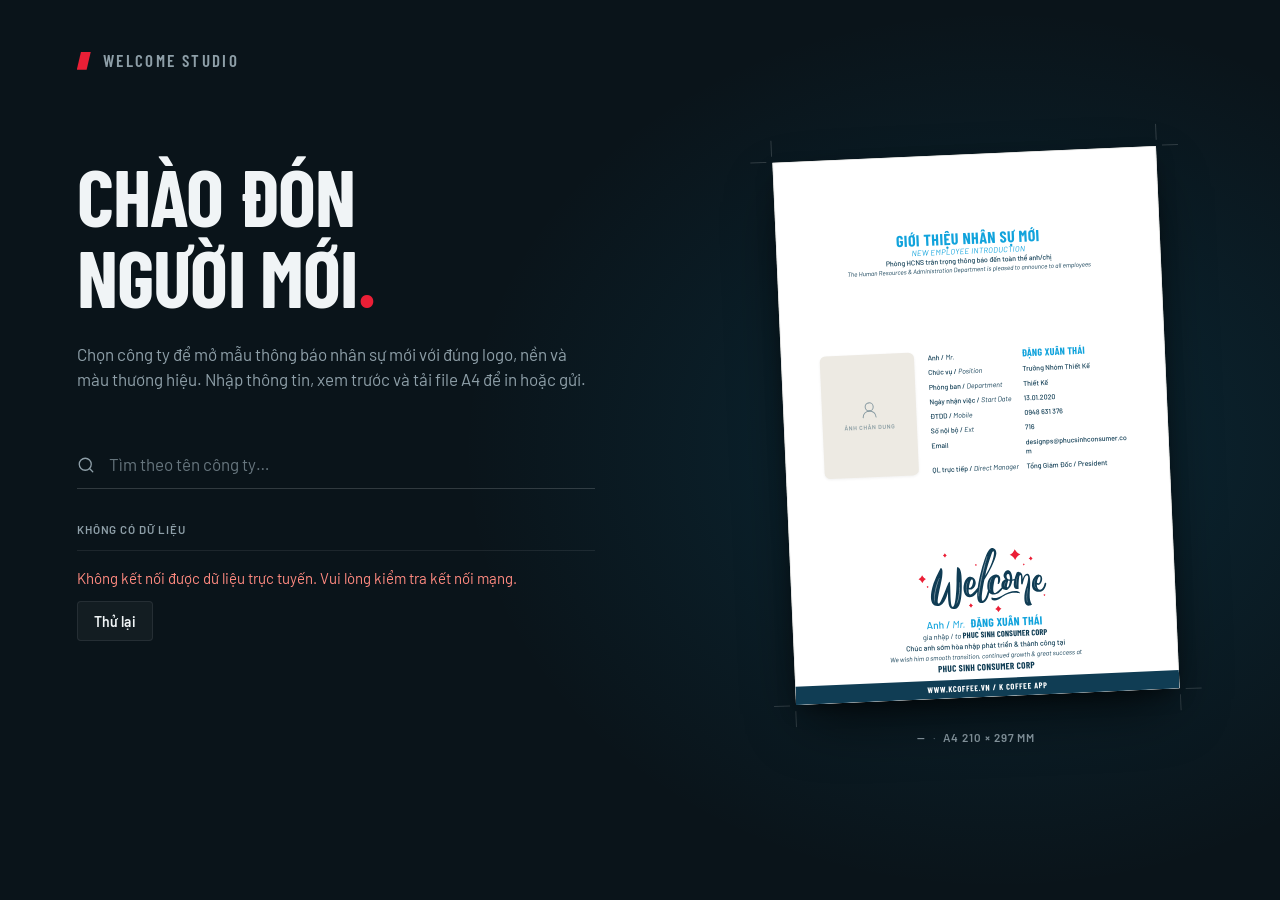
==== commit 0c13dedd: "feat(poster): update poster template and styles to match new profile grid & welcome design" ====
--- a/index.html
+++ b/index.html
@@ -8,9 +8,9 @@
   <link rel="preload" href="fonts/barlow-400.woff2" as="font" type="font/woff2" crossorigin>
   <link rel="preload" href="fonts/barlow-700.woff2" as="font" type="font/woff2" crossorigin>
   <link rel="preload" href="fonts/barlow-condensed-700.woff2" as="font" type="font/woff2" crossorigin>
-  <link rel="stylesheet" href="css/tokens.css?v=3.3">
-  <link rel="stylesheet" href="css/app.css?v=3.3">
-  <link rel="stylesheet" href="css/poster.css?v=3.3">
+  <link rel="stylesheet" href="css/tokens.css?v=3.4">
+  <link rel="stylesheet" href="css/app.css?v=3.4">
+  <link rel="stylesheet" href="css/poster.css?v=3.4">
 </head>
 <body>
   <a class="skip-link" href="#main-target">Bỏ qua tới nội dung chính</a>
@@ -56,51 +56,80 @@
                     <img id="mock-logo" alt="">
                     <span id="mock-logo-text" class="poster__logo-text" hidden></span>
                   </div>
-                  <h2 class="poster__title">Giới thiệu nhân sự mới</h2>
-                  <p class="poster__kicker" lang="en">New Employee Announcement</p>
-                  <span class="poster__rule" aria-hidden="true"></span>
-                  <p class="poster__announce-vi" id="mock-announce-vi">Phòng HCNS trân trọng thông báo<br>cùng toàn thể Anh/Chị CBNV</p>
-                  <p class="poster__announce-en" id="mock-announce-en" lang="en">The HR &amp; Administration Department Is Pleased To Announce To All Employees</p>
+                  <h2 class="poster__title">GIỚI THIỆU NHÂN SỰ MỚI</h2>
+                  <p class="poster__kicker" lang="en">NEW EMPLOYEE INTRODUCTION</p>
+                  <p class="poster__announce-vi" id="mock-announce-vi">Phòng HCNS trân trọng thông báo đến toàn thể anh/chị</p>
+                  <p class="poster__announce-en" id="mock-announce-en" lang="en">The Human Resources &amp; Administration Department is pleased to announce to all employees</p>
                 </header>
 
-                <section class="poster__hero">
-                  <div class="poster__intro">
-                    <div class="poster__welcome" id="mock-welcome"></div>
-                    <p class="poster__salute" id="mock-salute"><span class="is-placeholder">Danh xưng</span></p>
-                    <p class="poster__name" id="mock-name-val"><span class="is-placeholder">Họ và tên</span></p>
-                    <p class="poster__role-vi" id="mock-role-vi"><span class="is-placeholder">Chức danh</span></p>
-                    <p class="poster__role-en" id="mock-role-en" lang="en"></p>
-                  </div>
+                <section class="poster__profile">
                   <figure class="poster__photo">
-                    <span class="poster__photo-back" aria-hidden="true"></span>
                     <div class="poster__photo-frame">
                       <div class="poster__photo-empty">
                         <i data-lucide="user-round" class="icon icon--xl" aria-hidden="true"></i>
                         <span>Ảnh chân dung</span>
                       </div>
                     </div>
-                    <svg class="poster__spark poster__spark--a" viewBox="191.6 7.6 21.9 21.3" aria-hidden="true"><path d="m206.86,14.07c-2.4-2.7-4.31-6.43-4.31-6.43,0,0-1.470,3.540-4.020,6.260-2.830,3.020-6.870,4.630-6.870,4.630,0,0,4.040,1.610,6.870,4.630,2.550,2.720,4.020,6.260,4.020,6.260,0,0,1.910-3.730,4.310-6.430,2.780-3.120,6.580-4.460,6.580-4.460,0,0-3.800-1.330-6.580-4.460Z"/></svg>
-                    <svg class="poster__spark poster__spark--b" viewBox="191.6 7.6 21.9 21.3" aria-hidden="true"><path d="m206.86,14.07c-2.4-2.7-4.31-6.43-4.31-6.43,0,0-1.470,3.540-4.020,6.260-2.830,3.020-6.870,4.630-6.870,4.630,0,0,4.040,1.610,6.870,4.630,2.550,2.720,4.020,6.260,4.020,6.260,0,0,1.910-3.730,4.310-6.430,2.780-3.120,6.580-4.460,6.580-4.460,0,0-3.800-1.330-6.580-4.460Z"/></svg>
-                    <svg class="poster__spark poster__spark--c" viewBox="191.6 7.6 21.9 21.3" aria-hidden="true"><path d="m206.86,14.07c-2.4-2.7-4.31-6.43-4.31-6.43,0,0-1.470,3.540-4.020,6.260-2.830,3.020-6.870,4.630-6.870,4.630,0,0,4.040,1.610,6.870,4.630,2.550,2.720,4.020,6.260,4.020,6.260,0,0,1.910-3.730,4.310-6.430,2.780-3.120,6.580-4.460,6.580-4.460,0,0-3.800-1.330-6.580-4.460Z"/></svg>
                   </figure>
+
+                  <div class="poster__details">
+                    <div class="poster__detail-row poster__detail-row--name">
+                      <span class="detail-label">Anh / <em lang="en">Mr.</em></span>
+                      <span class="detail-value detail-value--highlight">ĐẶNG XUÂN THÁI</span>
+                    </div>
+                    <div class="poster__detail-row">
+                      <span class="detail-label">Chức vụ / <em lang="en">Position</em></span>
+                      <span class="detail-value">Trưởng Nhóm Thiết Kế</span>
+                    </div>
+                    <div class="poster__detail-row">
+                      <span class="detail-label">Phòng ban / <em lang="en">Department</em></span>
+                      <span class="detail-value">Thiết Kế</span>
+                    </div>
+                    <div class="poster__detail-row">
+                      <span class="detail-label">Ngày nhận việc / <em lang="en">Start Date</em></span>
+                      <span class="detail-value">13.01.2020</span>
+                    </div>
+                    <div class="poster__detail-row">
+                      <span class="detail-label">ĐTDD / <em lang="en">Mobile</em></span>
+                      <span class="detail-value">0948 631 376</span>
+                    </div>
+                    <div class="poster__detail-row">
+                      <span class="detail-label">Số nội bộ / <em lang="en">Ext</em></span>
+                      <span class="detail-value">716</span>
+                    </div>
+                    <div class="poster__detail-row">
+                      <span class="detail-label">Email</span>
+                      <span class="detail-value">designps@phucsinhconsumer.com</span>
+                    </div>
+                    <div class="poster__detail-row">
+                      <span class="detail-label">QL trực tiếp / <em lang="en">Direct Manager</em></span>
+                      <span class="detail-value">Tổng Giám Đốc / President</span>
+                    </div>
+                  </div>
                 </section>
 
-                <dl class="poster__facts">
-                  <div class="fact"><dt>Quản lý trực tiếp <em lang="en">/ Direct Manager</em></dt><dd class="is-placeholder">Quản lý trực tiếp</dd></div>
-                  <div class="fact"><dt>Phòng ban <em lang="en">/ Department</em></dt><dd class="is-placeholder">Phòng ban</dd></div>
-                  <div class="fact"><dt>Liên hệ <em lang="en">/ Contact</em></dt><dd class="is-placeholder">Điện thoại / Email</dd></div>
-                  <div class="fact"><dt>Ngày nhận việc <em lang="en">/ Start Date</em></dt><dd class="is-placeholder">dd.mm.yyyy</dd></div>
-                </dl>
-
-                <footer class="poster__foot">
-                  <p class="poster__msg-vi" id="mock-msg-vi">
-                    Chào mừng nhân sự mới gia nhập <strong>Phúc Sinh Consumer Corp.</strong> Chúc anh/chị sớm hòa nhập, phát triển và gặt hái nhiều thành công trên cương vị mới!
+                <section class="poster__welcome-block">
+                  <div class="poster__welcome" id="mock-welcome"></div>
+
+                  <p class="poster__welcome-salute">
+                    <span class="salute-prefix">Anh / <em lang="en">Mr.</em></span>
+                    <strong class="salute-name">ĐẶNG XUÂN THÁI</strong>
                   </p>
-                  <p class="poster__msg-en" id="mock-msg-en" lang="en">
-                    Welcome to Phúc Sinh Consumer Corp.! We wish you a smooth transition, continued growth, and great success in your new role.
+
+                  <p class="poster__welcome-join">
+                    gia nhập / <em lang="en">to</em> <strong>PHUC SINH CONSUMER CORP</strong>
                   </p>
-                  <p class="poster__site" id="mock-site">WWW.KCOFFEE.VN / K COFFEE APP</p>
-                </footer>
+
+                  <div class="poster__wishes">
+                    <p class="poster__wish-vi" id="mock-msg-vi">Chúc anh sớm hòa nhập phát triển &amp; thành công tại</p>
+                    <p class="poster__wish-en" id="mock-msg-en" lang="en">We wish him a smooth transition, continued growth &amp; great success at</p>
+                    <p class="poster__wish-org">PHUC SINH CONSUMER CORP</p>
+                  </div>
+                </section>
+              </div>
+
+              <div class="poster__site-bar">
+                <span id="mock-site">WWW.KCOFFEE.VN / K COFFEE APP</span>
               </div>
             </article>
           </div>
@@ -274,23 +303,14 @@
                         <img id="p-logo" alt="">
                         <span id="p-logo-text" class="poster__logo-text" hidden></span>
                       </div>
-                      <h2 class="poster__title">Giới thiệu nhân sự mới</h2>
-                      <p class="poster__kicker" lang="en">New Employee Announcement</p>
-                      <span class="poster__rule" aria-hidden="true"></span>
+                      <h2 class="poster__title">GIỚI THIỆU NHÂN SỰ MỚI</h2>
+                      <p class="poster__kicker" lang="en">NEW EMPLOYEE INTRODUCTION</p>
                       <p class="poster__announce-vi" id="p-announce-vi"></p>
                       <p class="poster__announce-en" id="p-announce-en" lang="en"></p>
                     </header>
 
-                    <section class="poster__hero">
-                      <div class="poster__intro">
-                        <div class="poster__welcome" id="p-welcome"></div>
-                        <p class="poster__salute" id="p-salute"><span class="is-placeholder preview-only">Danh xưng</span></p>
-                        <p class="poster__name" id="p-name"></p>
-                        <p class="poster__role-vi" id="p-title-vi"></p>
-                        <p class="poster__role-en" id="p-title-en" lang="en"></p>
-                      </div>
+                    <section class="poster__profile">
                       <figure class="poster__photo">
-                        <span class="poster__photo-back" aria-hidden="true"></span>
                         <div class="poster__photo-frame" id="p-photo-frame">
                           <img id="p-photo" alt="" hidden draggable="false">
                           <div class="poster__photo-empty preview-only" id="p-photo-empty">
@@ -298,24 +318,66 @@
                             <span>Ảnh chân dung</span>
                           </div>
                         </div>
-                        <svg class="poster__spark poster__spark--a" viewBox="191.6 7.6 21.9 21.3" aria-hidden="true"><path d="m206.86,14.07c-2.4-2.7-4.31-6.43-4.31-6.43,0,0-1.470,3.540-4.020,6.260-2.830,3.020-6.870,4.630-6.870,4.630,0,0,4.040,1.610,6.870,4.630,2.550,2.720,4.020,6.260,4.020,6.260,0,0,1.910-3.730,4.310-6.430,2.780-3.120,6.580-4.460,6.580-4.460,0,0-3.800-1.330-6.580-4.460Z"/></svg>
-                        <svg class="poster__spark poster__spark--b" viewBox="191.6 7.6 21.9 21.3" aria-hidden="true"><path d="m206.86,14.07c-2.4-2.7-4.31-6.43-4.31-6.43,0,0-1.470,3.540-4.020,6.260-2.830,3.020-6.870,4.630-6.870,4.630,0,0,4.040,1.610,6.870,4.630,2.550,2.720,4.020,6.260,4.020,6.260,0,0,1.910-3.730,4.310-6.430,2.780-3.120,6.580-4.460,6.580-4.460,0,0-3.800-1.330-6.580-4.460Z"/></svg>
-                        <svg class="poster__spark poster__spark--c" viewBox="191.6 7.6 21.9 21.3" aria-hidden="true"><path d="m206.86,14.07c-2.4-2.7-4.31-6.43-4.31-6.43,0,0-1.470,3.540-4.020,6.260-2.830,3.020-6.870,4.630-6.870,4.630,0,0,4.040,1.610,6.870,4.630,2.550,2.720,4.020,6.260,4.020,6.260,0,0,1.910-3.730,4.310-6.430,2.780-3.120,6.580-4.460,6.580-4.460,0,0-3.800-1.330-6.580-4.460Z"/></svg>
                       </figure>
+
+                      <div class="poster__details">
+                        <div class="poster__detail-row poster__detail-row--name">
+                          <span class="detail-label" id="p-row-salute">Anh / <em lang="en">Mr.</em></span>
+                          <span class="detail-value detail-value--highlight" id="p-row-name"></span>
+                        </div>
+                        <div class="poster__detail-row">
+                          <span class="detail-label">Chức vụ / <em lang="en">Position</em></span>
+                          <span class="detail-value" id="p-role"></span>
+                        </div>
+                        <div class="poster__detail-row">
+                          <span class="detail-label">Phòng ban / <em lang="en">Department</em></span>
+                          <span class="detail-value" id="p-dept"></span>
+                        </div>
+                        <div class="poster__detail-row">
+                          <span class="detail-label">Ngày nhận việc / <em lang="en">Start Date</em></span>
+                          <span class="detail-value" id="p-start"></span>
+                        </div>
+                        <div class="poster__detail-row">
+                          <span class="detail-label">ĐTDD / <em lang="en">Mobile</em></span>
+                          <span class="detail-value" id="p-phone"></span>
+                        </div>
+                        <div class="poster__detail-row">
+                          <span class="detail-label">Số nội bộ / <em lang="en">Ext</em></span>
+                          <span class="detail-value" id="p-ext"></span>
+                        </div>
+                        <div class="poster__detail-row">
+                          <span class="detail-label">Email</span>
+                          <span class="detail-value" id="p-email"></span>
+                        </div>
+                        <div class="poster__detail-row">
+                          <span class="detail-label">QL trực tiếp / <em lang="en">Direct Manager</em></span>
+                          <span class="detail-value" id="p-manager"></span>
+                        </div>
+                      </div>
                     </section>
 
-                    <dl class="poster__facts">
-                      <div class="fact"><dt>Quản lý trực tiếp <em lang="en">/ Direct Manager</em></dt><dd id="p-manager"></dd></div>
-                      <div class="fact"><dt>Phòng ban <em lang="en">/ Department</em></dt><dd id="p-dept"></dd></div>
-                      <div class="fact"><dt>Liên hệ <em lang="en">/ Contact</em></dt><dd id="p-contact"></dd></div>
-                      <div class="fact"><dt>Ngày nhận việc <em lang="en">/ Start Date</em></dt><dd id="p-start"></dd></div>
-                    </dl>
-
-                    <footer class="poster__foot">
-                      <p class="poster__msg-vi" id="p-msg-vi"></p>
-                      <p class="poster__msg-en" id="p-msg-en" lang="en"></p>
-                      <p class="poster__site" id="p-site"></p>
-                    </footer>
+                    <section class="poster__welcome-block">
+                      <div class="poster__welcome" id="p-welcome"></div>
+
+                      <p class="poster__welcome-salute">
+                        <span class="salute-prefix" id="p-salute">Anh / <em lang="en">Mr.</em></span>
+                        <strong class="salute-name" id="p-name"></strong>
+                      </p>
+
+                      <p class="poster__welcome-join">
+                        gia nhập / <em lang="en">to</em> <strong id="p-join-company"></strong>
+                      </p>
+
+                      <div class="poster__wishes">
+                        <p class="poster__wish-vi" id="p-msg-vi"></p>
+                        <p class="poster__wish-en" id="p-msg-en" lang="en"></p>
+                        <p class="poster__wish-org" id="p-wish-company"></p>
+                      </div>
+                    </section>
+                  </div>
+
+                  <div class="poster__site-bar">
+                    <span id="p-site"></span>
                   </div>
                 </article>
 
@@ -339,6 +401,6 @@
   <script src="vendor/html-to-image.js"></script>
   <script src="vendor/gsap.min.js"></script>
   <script src="js/config.js?v=3.0"></script>
-  <script type="module" src="js/app.js?v=3.0"></script>
+  <script type="module" src="js/app.js?v=3.4"></script>
 </body>
 </html>
--- a/css/poster.css
+++ b/css/poster.css
@@ -1,143 +1,203 @@
 /* ==========================================================================
    Poster A4 — dựng ở kích thước gốc 794 × 1123 px (A4 @ 96 DPI).
    Khi xuất, html-to-image nhân pixelRatio ≈ 3.123 để ra 2480 × 3508 px.
-   Mọi màu lấy từ biến thương hiệu, không viết màu riêng cho từng công ty.
+   Layout & màu sắc chuẩn theo thiết kế Phúc Sinh Consumers / K COFFEE.
    ========================================================================== */
 
 .poster {
   --p-w: 794px;
   --p-h: 1123px;
-  --p-muted: #5E6A70;
-  --p-line: color-mix(in srgb, var(--brand-ink) 16%, transparent);
-  --p-col-a: 1.12fr;
-  --p-col-b: .88fr;
-  --p-gap: 36px;
 
   position: relative;
   width: var(--p-w);
   height: var(--p-h);
   overflow: hidden;
-  background: #F6F4EF;
-  color: var(--brand-ink);
+  background: #FFFFFF;
+  color: var(--brand-ink, #103D54);
   font-family: var(--font);
   font-synthesis: none;
   line-height: 1.35;
   text-rendering: geometricPrecision;
+  box-sizing: border-box;
 }
 .poster p { margin: 0; }
 
-.poster__bg { position: absolute; inset: 0; width: 100%; height: 100%; object-fit: cover; pointer-events: none; user-select: none; }
-
-/* Vùng giấy trên nền: khoảng 84px lề trái/phải, 48px lề trên, 40px lề dưới */
+.poster__bg {
+  position: absolute; inset: 0;
+  width: 100%; height: 100%;
+  object-fit: cover;
+  pointer-events: none; user-select: none;
+}
+
+/* Vùng nội dung nằm gọn trên phần giấy trắng của ảnh nền */
 .poster__content {
-  position: absolute; left: 84px; right: 84px; top: 48px; bottom: 40px;
+  position: absolute;
+  left: 42px; right: 42px; top: 41px; bottom: 38px;
+  padding: 24px 38px 12px;
   display: flex; flex-direction: column;
-  justify-content: space-evenly;
-}
-
-/* ---- Đầu trang ---- */
-.poster__head { display: flex; flex-direction: column; align-items: center; text-align: center; }
-.poster__logo { height: 86px; display: grid; place-items: center; margin-bottom: 12px; }
-.poster__logo img { max-height: 86px; max-width: 210px; width: auto; height: auto; object-fit: contain; }
+  justify-content: space-between; align-items: center;
+  box-sizing: border-box;
+}
+
+/* ---- 1. Đầu trang: Logo, Tiêu đề, Thông báo ---- */
+.poster__head {
+  display: flex; flex-direction: column; align-items: center;
+  text-align: center; width: 100%;
+}
+.poster__logo {
+  height: 80px; display: grid; place-items: center; margin-bottom: 10px;
+}
+.poster__logo img {
+  max-height: 80px; max-width: 220px; width: auto; height: auto; object-fit: contain;
+}
 .poster__logo-text {
-  font-family: var(--font-display); font-weight: 700; font-size: 34px; line-height: 1;
+  font-family: var(--font-display); font-weight: 700; font-size: 32px; line-height: 1;
   text-transform: uppercase; letter-spacing: .02em; color: var(--brand-ink); max-width: 480px;
 }
 .poster__title {
-  margin: 8px 0; font-family: var(--font); font-weight: 700; font-size: 28px; line-height: 1.15;
-  text-transform: uppercase; letter-spacing: .03em; color: var(--brand-ink);
+  margin: 0;
+  font-family: var(--font-display); font-weight: 700; font-size: 33px; line-height: 1.1;
+  text-transform: uppercase; letter-spacing: .025em;
+  color: var(--brand-primary, #0099D8);
 }
 .poster__kicker {
-  margin-top: 5px; font-weight: 600; font-style: italic; font-size: 13px; letter-spacing: .18em; text-transform: uppercase;
-  color: var(--brand-ink);
-}
-/* Dải guide 1 (36px): 16px trên + 3.5px vạch + 16px dưới */
-.poster__rule { display: block; width: 56px; height: 3.5px; margin: 16px auto 16px; background: var(--brand-accent); border-radius: 2px; }
-.poster__announce-vi { font-weight: 700; font-size: 15px; line-height: 1.5; letter-spacing: .04em; text-transform: uppercase; color: var(--brand-ink); max-width: 540px; }
-.poster__announce-en { margin-top: 4px; font-style: italic; font-size: 15px; line-height: 1.45; color: var(--p-muted); max-width: 560px; }
-
-/* ---- Hero: Welcome + tên | ảnh (Khoảng cách & tỉ lệ theo template người dùng chỉnh) ---- */
-.poster__hero {
-  display: grid; grid-template-columns: 300px 1fr; gap: 40px;
-  align-items: center; padding-right: 20px;
-}
-.poster__intro { min-width: 0; }
-.poster__welcome { width: 300px; margin-left: -4px; margin-bottom: 4px; }
-.poster__welcome svg { display: block; width: 100%; height: auto; }
-.poster__salute { margin-top: 6px; font-weight: 600; font-size: 13.5px; letter-spacing: .03em; color: var(--p-muted); text-transform: none; padding-left: 20px; }
-.poster__name {
-  margin-top: 4px;
-  font-family: var(--font); font-weight: 700; font-size: 33px; line-height: 1.12;
-  text-transform: uppercase; letter-spacing: .01em; color: var(--brand-ink);
-  white-space: nowrap; overflow: visible;
-  padding-left: 20px;
-  max-width: 100%;
-}
-.poster__intro > * {
-  margin-bottom: 4px!important;
-}
-.poster__name.is-semi { font-family: var(--font-semi); }
-.poster__name.is-wrap { white-space: normal !important; text-wrap: balance; word-break: keep-all; }
-.poster__role-vi { margin-top: 8px; font-weight: 700; font-size: 15px; letter-spacing: .04em; text-transform: uppercase; color: var(--brand-ink); padding-left: 20px; }
-.poster__role-en { margin-top: 3px; font-style: italic; font-weight: 600; font-size: 12px; letter-spacing: .06em; text-transform: uppercase; color: var(--p-muted); padding-left: 20px; }
-
-/* Khung ảnh chân dung: Hình chữ nhật bo tròn mềm mại (border-radius: 24px)
-   Kèm đế viền xanh thương hiệu nổi bật phía dưới (accent plate) theo đúng bản thiết kế */
+  margin: 4px 0 10px;
+  font-family: var(--font); font-weight: 700; font-style: italic; font-size: 16px; line-height: 1.2;
+  letter-spacing: .04em; text-transform: uppercase;
+  color: var(--brand-primary, #0099D8);
+}
+.poster__announce-vi {
+  font-family: var(--font); font-weight: 500; font-size: 14.5px; line-height: 1.35;
+  color: var(--brand-ink, #103D54); max-width: 580px;
+}
+.poster__announce-en {
+  margin-top: 3px;
+  font-family: var(--font); font-weight: 400; font-style: italic; font-size: 13px; line-height: 1.35;
+  color: var(--brand-ink, #103D54); max-width: 600px;
+}
+
+/* ---- 2. Profile: Ảnh chân dung (trái) + Bảng thông tin 8 dòng (phải) ---- */
+.poster__profile {
+  display: grid; grid-template-columns: 195px 1fr; gap: 28px;
+  align-items: center; width: 100%; margin: 6px 0;
+}
 .poster__photo {
   position: relative; margin: 0;
-  width: 100%; max-width: 326px; height: 260px;
-  justify-self: end;
-}
-.poster__photo-back, .poster__photo-frame {
+  width: 195px; height: 254px;
+}
+.poster__photo-frame {
   position: absolute; inset: 0;
-}
-.poster__photo-back {
-  background: var(--brand-primary);
-  border-radius: 26px;
-  transform: translate(0px, 8px);
-  left: 8px; right: -8px; opacity: 0.6;
-}
-.poster__photo-frame {
-  border-radius: 24px;
-  overflow: hidden;
-  background: color-mix(in srgb, var(--brand-ink) 8%, #EDEAE3);
-  touch-action: none;
+  border-radius: 12px; overflow: hidden;
+  background: #EDEAE3; touch-action: none;
+  box-shadow: 0 2px 6px rgba(0,0,0,0.06);
 }
 .poster__photo-frame.has-photo { cursor: grab; }
 .poster__photo-frame.is-dragging { cursor: grabbing; }
 .poster__photo-frame img {
   position: absolute; left: 50%; top: 50%;
   max-width: none; user-select: none; -webkit-user-drag: none;
-  transform-origin: center center;
-  will-change: transform;
+  transform-origin: center center; will-change: transform;
 }
 .poster__photo-empty {
-  position: absolute; inset: 0; display: flex; flex-direction: column; align-items: center; justify-content: center; gap: 8px;
+  position: absolute; inset: 0;
+  display: flex; flex-direction: column; align-items: center; justify-content: center; gap: 8px;
   color: color-mix(in srgb, var(--brand-ink) 45%, transparent);
   font-size: 12px; font-weight: 600; letter-spacing: .1em; text-transform: uppercase;
 }
 
-/* Các ngôi sao đỏ trang trí bên cạnh khung ảnh */
-.poster__spark { position: absolute; fill: var(--brand-accent); z-index: 2; pointer-events: none; }
-.poster__spark--a { width: 32px; left: -16px; top: 56%; }
-.poster__spark--b { width: 18px; left: -22px; top: 24%; }
-.poster__spark--c { width: 12px; left: 14px; top: 12%; }
-
-/* ---- Thông tin 2 cột (Cột 1 380px theo template) ---- */
-.poster__facts {
-  display: grid; grid-template-columns: 1fr 1fr; column-gap: 24px; row-gap: 16px;padding-left: 20px; padding-top: 0; border-top: none;
-}
-.fact { min-width: 0; }
-.fact dt { font-weight: 600; font-style: italic; font-size: 14px; letter-spacing: .01em; color: var(--p-muted); }
-.fact dt em { font-weight: 500; font-style: italic; letter-spacing: .01em; text-transform: none; font-size: 14px; }
-.fact dd { margin: 4px 0 0; font-weight: 600; font-size: 18px; line-height: 1.35; color: var(--brand-ink); overflow-wrap: anywhere; }
-
-/* ---- Lời chúc + chân trang (Dải guide 5 & 6: 36px) ---- */
-.poster__foot {text-align: center; display: flex; flex-direction: column; align-items: center; }
-.poster__msg-vi { font-size: 14px; line-height: 1.55; color: var(--brand-ink); max-width: 580px; text-wrap: balance; }
-.poster__msg-vi strong { font-weight: 700; color: var(--brand-ink); }
-.poster__msg-en { margin-top: 6px!important; font-style: italic; font-size: 13px; line-height: 1.5; color: var(--p-muted); max-width: 580px; text-wrap: balance; }
-.poster__site { margin-top: 36px!important; font-weight: 700; font-size: 13px; letter-spacing: .15em; text-transform: uppercase; color: var(--brand-ink); }
+.poster__details {
+  display: flex; flex-direction: column; justify-content: space-between;
+  height: 254px;
+}
+.poster__detail-row {
+  display: grid; grid-template-columns: 185px 1fr; align-items: baseline; gap: 10px;
+  font-size: 14.5px; line-height: 1.35; color: var(--brand-ink, #103D54);
+}
+.detail-label {
+  font-weight: 500; color: var(--brand-ink, #103D54); white-space: nowrap;
+}
+.detail-label em {
+  font-style: italic; font-weight: 400;
+}
+.detail-value {
+  font-weight: 500; color: var(--brand-ink, #103D54); word-break: break-word;
+}
+.detail-value em {
+  font-style: italic; font-weight: 400;
+}
+.detail-value--highlight {
+  font-family: var(--font-display); font-weight: 700; font-size: 21px; line-height: 1;
+  text-transform: uppercase; letter-spacing: .02em;
+  color: var(--brand-primary, #0099D8);
+}
+
+/* ---- 3. Welcome + Lời chào đón & Lời chúc ---- */
+.poster__welcome-block {
+  display: flex; flex-direction: column; align-items: center;
+  text-align: center; width: 100%; margin-top: -4px;
+}
+.poster__welcome {
+  width: 270px; height: auto; margin-bottom: 4px;
+}
+.poster__welcome img, .poster__welcome svg {
+  display: block; width: 100%; height: auto;
+}
+.poster__welcome-salute {
+  margin: 0 0 2px;
+  font-size: 21px; line-height: 1.2;
+  color: var(--brand-primary, #0099D8);
+}
+.salute-prefix {
+  font-weight: 500; margin-right: 6px;
+}
+.salute-prefix em {
+  font-style: italic; font-weight: 400;
+}
+.salute-name {
+  font-family: var(--font-display); font-weight: 700; font-size: 24px;
+  text-transform: uppercase; letter-spacing: .02em;
+}
+
+.poster__welcome-join {
+  margin: 0 0 10px;
+  font-size: 15px; line-height: 1.35;
+  color: var(--brand-ink, #103D54);
+}
+.poster__welcome-join em {
+  font-style: italic; font-weight: 400;
+}
+.poster__welcome-join strong {
+  font-family: var(--font-display); font-weight: 700; font-size: 17px;
+  text-transform: uppercase; letter-spacing: .02em;
+}
+
+.poster__wishes {
+  display: flex; flex-direction: column; align-items: center; gap: 2px;
+}
+.poster__wish-vi {
+  font-size: 15px; font-weight: 500; line-height: 1.4;
+  color: var(--brand-ink, #103D54); margin: 0;
+}
+.poster__wish-en {
+  font-size: 13.5px; font-style: italic; font-weight: 400; line-height: 1.4;
+  color: var(--brand-ink, #103D54); margin: 0;
+}
+.poster__wish-org {
+  margin: 4px 0 0;
+  font-family: var(--font-display); font-weight: 700; font-size: 19px; line-height: 1.2;
+  text-transform: uppercase; letter-spacing: .03em;
+  color: var(--brand-ink, #103D54);
+}
+
+/* ---- 4. Chân trang đen: WWW.KCOFFEE.VN / K COFFEE APP ---- */
+.poster__site-bar {
+  position: absolute; left: 0; right: 0; bottom: 0; height: 38px;
+  background: var(--brand-ink, #081E27);
+  display: flex; align-items: center; justify-content: center;
+  color: #FFFFFF; font-family: var(--font-display); font-weight: 700;
+  font-size: 17px; letter-spacing: .08em; text-transform: uppercase;
+  z-index: 5;
+}
 
 /* ---- Ô chưa nhập: chỉ hiện ở bản xem trước, không có trong file xuất ---- */
 .is-placeholder { color: color-mix(in srgb, var(--brand-ink) 30%, transparent) !important; }
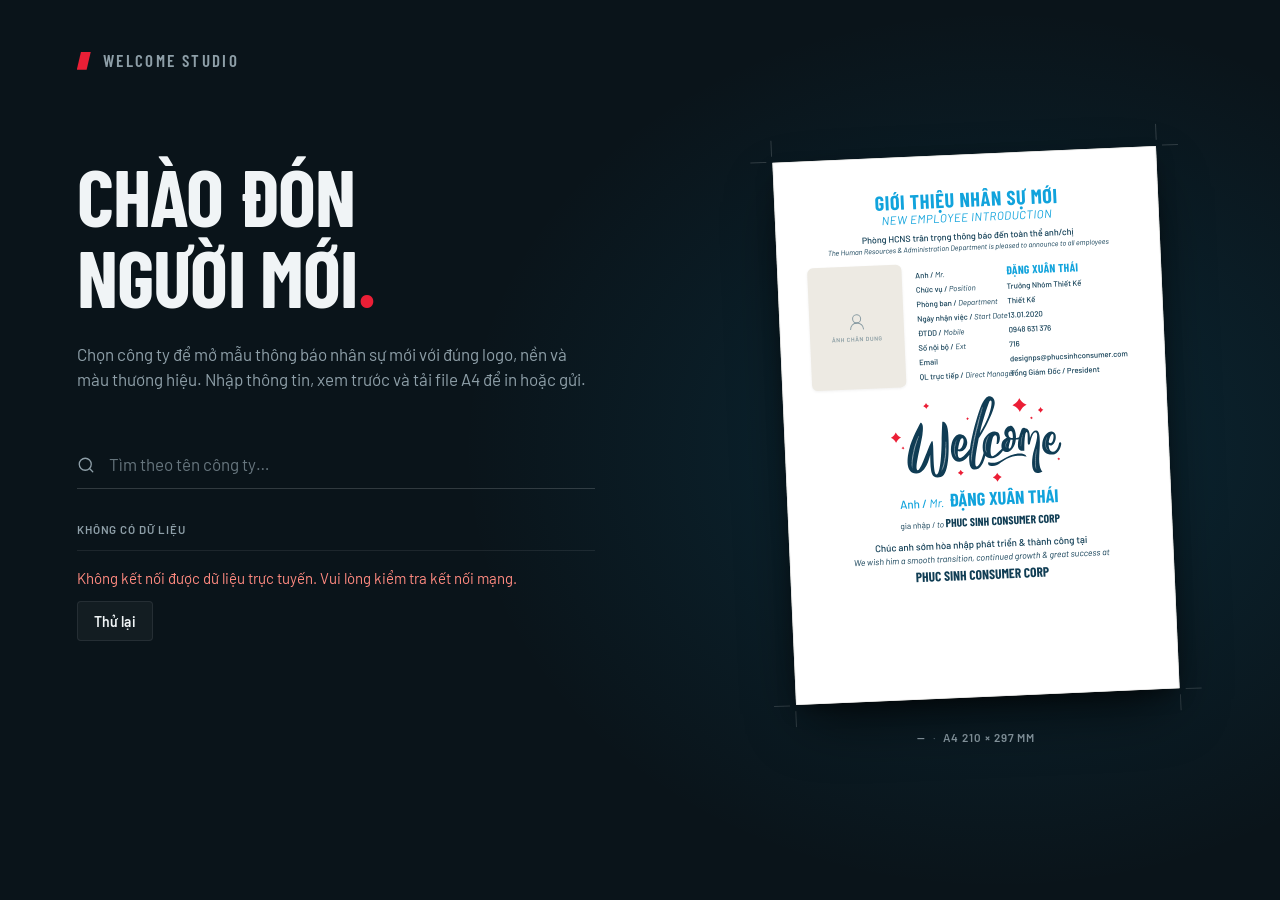
==== commit cbef3025: "style(poster): update poster template and user fine-tuned CSS proportions (v3.5)" ====
--- a/index.html
+++ b/index.html
@@ -8,9 +8,9 @@
   <link rel="preload" href="fonts/barlow-400.woff2" as="font" type="font/woff2" crossorigin>
   <link rel="preload" href="fonts/barlow-700.woff2" as="font" type="font/woff2" crossorigin>
   <link rel="preload" href="fonts/barlow-condensed-700.woff2" as="font" type="font/woff2" crossorigin>
-  <link rel="stylesheet" href="css/tokens.css?v=3.4">
-  <link rel="stylesheet" href="css/app.css?v=3.4">
-  <link rel="stylesheet" href="css/poster.css?v=3.4">
+  <link rel="stylesheet" href="css/tokens.css?v=3.5">
+  <link rel="stylesheet" href="css/app.css?v=3.5">
+  <link rel="stylesheet" href="css/poster.css?v=3.5">
 </head>
 <body>
   <a class="skip-link" href="#main-target">Bỏ qua tới nội dung chính</a>
@@ -365,7 +365,7 @@
                       </p>
 
                       <p class="poster__welcome-join">
-                        gia nhập / <em lang="en">to</em> <strong id="p-join-company"></strong>
+                        Gia nhập / <em lang="en">to</em> <strong id="p-join-company"></strong>
                       </p>
 
                       <div class="poster__wishes">
@@ -401,6 +401,6 @@
   <script src="vendor/html-to-image.js"></script>
   <script src="vendor/gsap.min.js"></script>
   <script src="js/config.js?v=3.0"></script>
-  <script type="module" src="js/app.js?v=3.4"></script>
+  <script type="module" src="js/app.js?v=3.5"></script>
 </body>
 </html>
--- a/css/poster.css
+++ b/css/poster.css
@@ -32,10 +32,11 @@
 /* Vùng nội dung nằm gọn trên phần giấy trắng của ảnh nền */
 .poster__content {
   position: absolute;
-  left: 42px; right: 42px; top: 41px; bottom: 38px;
+  left: 24px; right: 24px; top: 36px; bottom: 36px;
   padding: 24px 38px 12px;
   display: flex; flex-direction: column;
-  justify-content: space-between; align-items: center;
+  justify-content: flex-start;
+  align-items: center;
   box-sizing: border-box;
 }
 
@@ -45,10 +46,10 @@
   text-align: center; width: 100%;
 }
 .poster__logo {
-  height: 80px; display: grid; place-items: center; margin-bottom: 10px;
+  display: grid; place-items: center; margin-bottom: 10px;
 }
 .poster__logo img {
-  max-height: 80px; max-width: 220px; width: auto; height: auto; object-fit: contain;
+  max-height: 146px;width: auto; height: auto; object-fit: contain;
 }
 .poster__logo-text {
   font-family: var(--font-display); font-weight: 700; font-size: 32px; line-height: 1;
@@ -56,30 +57,30 @@
 }
 .poster__title {
   margin: 0;
-  font-family: var(--font-display); font-weight: 700; font-size: 33px; line-height: 1.1;
+  font-family: var(--font-display); font-weight: 700; font-size: 42px; line-height: 1.1;
   text-transform: uppercase; letter-spacing: .025em;
   color: var(--brand-primary, #0099D8);
 }
 .poster__kicker {
   margin: 4px 0 10px;
-  font-family: var(--font); font-weight: 700; font-style: italic; font-size: 16px; line-height: 1.2;
+  font-family: var(--font); font-weight: 700; font-style: italic; font-size: 24px; line-height: 1.2;
   letter-spacing: .04em; text-transform: uppercase;
   color: var(--brand-primary, #0099D8);
 }
 .poster__announce-vi {
-  font-family: var(--font); font-weight: 500; font-size: 14.5px; line-height: 1.35;
+  font-family: var(--font); font-weight: 500; font-size: 18.5px; margin-top: 12px !important; line-height: 1.35;
   color: var(--brand-ink, #103D54); max-width: 580px;
 }
 .poster__announce-en {
   margin-top: 3px;
-  font-family: var(--font); font-weight: 400; font-style: italic; font-size: 13px; line-height: 1.35;
+  font-family: var(--font); font-weight: 400; font-style: italic; font-size: 15px; line-height: 1.35;
   color: var(--brand-ink, #103D54); max-width: 600px;
 }
 
 /* ---- 2. Profile: Ảnh chân dung (trái) + Bảng thông tin 8 dòng (phải) ---- */
 .poster__profile {
   display: grid; grid-template-columns: 195px 1fr; gap: 28px;
-  align-items: center; width: 100%; margin: 6px 0;
+  align-items: center; width: 100%; margin: 20px 0 6px 0;
 }
 .poster__photo {
   position: relative; margin: 0;
@@ -106,15 +107,15 @@
 }
 
 .poster__details {
-  display: flex; flex-direction: column; justify-content: space-between;
-  height: 254px;
+  display: flex; flex-direction: column; justify-content: space-evenly;
+  height: 254px; gap: 0;
 }
 .poster__detail-row {
-  display: grid; grid-template-columns: 185px 1fr; align-items: baseline; gap: 10px;
-  font-size: 14.5px; line-height: 1.35; color: var(--brand-ink, #103D54);
+  display: grid; grid-template-columns: 180px 1fr; align-items: baseline; gap: 8px;
+  font-size: 16px; line-height: 1.35; color: var(--brand-ink, #103D54);
 }
 .detail-label {
-  font-weight: 500; color: var(--brand-ink, #103D54); white-space: nowrap;
+  font-weight: 500; color: var(--brand-ink, #103D54); white-space: nowrap;letter-spacing: -4%;
 }
 .detail-label em {
   font-style: italic; font-weight: 400;
@@ -126,7 +127,7 @@
   font-style: italic; font-weight: 400;
 }
 .detail-value--highlight {
-  font-family: var(--font-display); font-weight: 700; font-size: 21px; line-height: 1;
+  font-family: var(--font-display); font-weight: 700; font-size: 24px; line-height: 1;
   text-transform: uppercase; letter-spacing: .02em;
   color: var(--brand-primary, #0099D8);
 }
@@ -134,17 +135,17 @@
 /* ---- 3. Welcome + Lời chào đón & Lời chúc ---- */
 .poster__welcome-block {
   display: flex; flex-direction: column; align-items: center;
-  text-align: center; width: 100%; margin-top: -4px;
+  text-align: center; width: 100%; margin-top: 16px;gap: 8px;
 }
 .poster__welcome {
-  width: 270px; height: auto; margin-bottom: 4px;
+  width: 360px; height: auto;
 }
 .poster__welcome img, .poster__welcome svg {
   display: block; width: 100%; height: auto;
 }
 .poster__welcome-salute {
   margin: 0 0 2px;
-  font-size: 21px; line-height: 1.2;
+  font-size: 24px; line-height: 1.2;
   color: var(--brand-primary, #0099D8);
 }
 .salute-prefix {
@@ -154,48 +155,46 @@
   font-style: italic; font-weight: 400;
 }
 .salute-name {
+  font-family: var(--font-display); font-weight: 700; font-size: 38px;
+  text-transform: uppercase; letter-spacing: 5%;
+}
+
+.poster__welcome-join {
+  font-size: 17px; line-height: 1.35;
+  color: var(--brand-ink, #103D54);
+}
+.poster__welcome-join em {
+  font-style: italic; font-weight: 400;
+}
+.poster__welcome-join strong {
   font-family: var(--font-display); font-weight: 700; font-size: 24px;
-  text-transform: uppercase; letter-spacing: .02em;
-}
-
-.poster__welcome-join {
-  margin: 0 0 10px;
-  font-size: 15px; line-height: 1.35;
-  color: var(--brand-ink, #103D54);
-}
-.poster__welcome-join em {
-  font-style: italic; font-weight: 400;
-}
-.poster__welcome-join strong {
-  font-family: var(--font-display); font-weight: 700; font-size: 17px;
-  text-transform: uppercase; letter-spacing: .02em;
+  text-transform: uppercase; letter-spacing: 5%;
 }
 
 .poster__wishes {
-  display: flex; flex-direction: column; align-items: center; gap: 2px;
+  display: flex; flex-direction: column; align-items: center; gap: 2px;margin-top: 8px;
 }
 .poster__wish-vi {
-  font-size: 15px; font-weight: 500; line-height: 1.4;
+  font-size: 20px; font-weight: 500; line-height: 1.4;
   color: var(--brand-ink, #103D54); margin: 0;
 }
 .poster__wish-en {
-  font-size: 13.5px; font-style: italic; font-weight: 400; line-height: 1.4;
+  font-size: 18px; font-style: italic; font-weight: 400; line-height: 1.4;
   color: var(--brand-ink, #103D54); margin: 0;
 }
 .poster__wish-org {
-  margin: 4px 0 0;
-  font-family: var(--font-display); font-weight: 700; font-size: 19px; line-height: 1.2;
-  text-transform: uppercase; letter-spacing: .03em;
+  margin: 4px 0 0!important;
+  font-family: var(--font-display); font-weight: 700; font-size: 28px; line-height: 1.2;
+  text-transform: uppercase; letter-spacing: 10%;
   color: var(--brand-ink, #103D54);
 }
 
 /* ---- 4. Chân trang đen: WWW.KCOFFEE.VN / K COFFEE APP ---- */
 .poster__site-bar {
   position: absolute; left: 0; right: 0; bottom: 0; height: 38px;
-  background: var(--brand-ink, #081E27);
   display: flex; align-items: center; justify-content: center;
-  color: #FFFFFF; font-family: var(--font-display); font-weight: 700;
-  font-size: 17px; letter-spacing: .08em; text-transform: uppercase;
+  color: #FFFFFF; font-family: var(--font-display); font-weight: 600;
+  font-size: 24px; letter-spacing: 10%; text-transform: uppercase;
   z-index: 5;
 }
 
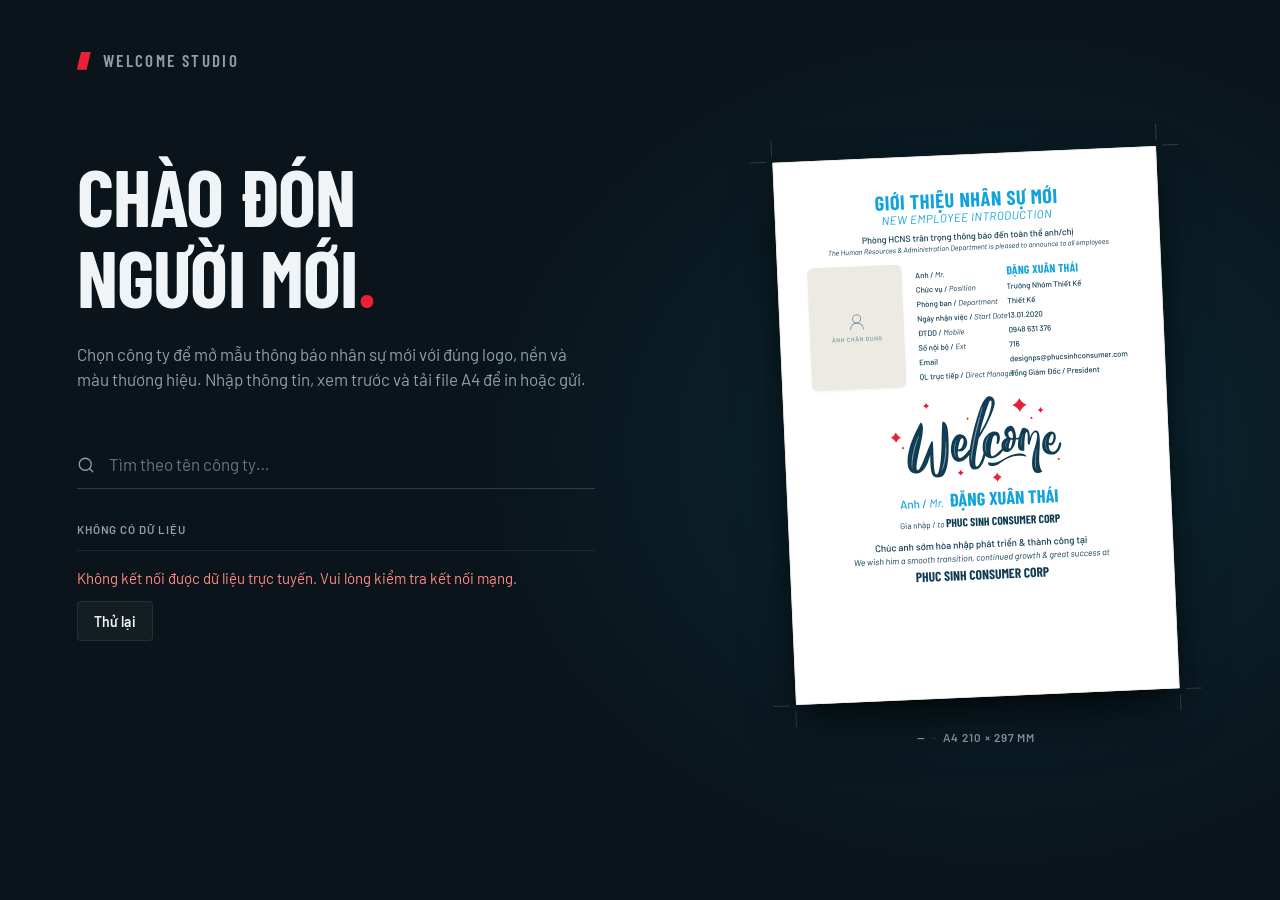
==== commit 8635e0c4: "fix: update mock greeting text and company bindings to match approved layout (v3.6)" ====
--- a/index.html
+++ b/index.html
@@ -8,9 +8,9 @@
   <link rel="preload" href="fonts/barlow-400.woff2" as="font" type="font/woff2" crossorigin>
   <link rel="preload" href="fonts/barlow-700.woff2" as="font" type="font/woff2" crossorigin>
   <link rel="preload" href="fonts/barlow-condensed-700.woff2" as="font" type="font/woff2" crossorigin>
-  <link rel="stylesheet" href="css/tokens.css?v=3.5">
-  <link rel="stylesheet" href="css/app.css?v=3.5">
-  <link rel="stylesheet" href="css/poster.css?v=3.5">
+  <link rel="stylesheet" href="css/tokens.css?v=3.6">
+  <link rel="stylesheet" href="css/app.css?v=3.6">
+  <link rel="stylesheet" href="css/poster.css?v=3.6">
 </head>
 <body>
   <a class="skip-link" href="#main-target">Bỏ qua tới nội dung chính</a>
@@ -117,13 +117,13 @@
                   </p>
 
                   <p class="poster__welcome-join">
-                    gia nhập / <em lang="en">to</em> <strong>PHUC SINH CONSUMER CORP</strong>
+                    Gia nhập / <em lang="en">to</em> <strong id="mock-join-company">PHUC SINH CONSUMER CORP</strong>
                   </p>
 
                   <div class="poster__wishes">
                     <p class="poster__wish-vi" id="mock-msg-vi">Chúc anh sớm hòa nhập phát triển &amp; thành công tại</p>
                     <p class="poster__wish-en" id="mock-msg-en" lang="en">We wish him a smooth transition, continued growth &amp; great success at</p>
-                    <p class="poster__wish-org">PHUC SINH CONSUMER CORP</p>
+                    <p class="poster__wish-org" id="mock-wish-org">PHUC SINH CONSUMER CORP</p>
                   </div>
                 </section>
               </div>
@@ -401,6 +401,6 @@
   <script src="vendor/html-to-image.js"></script>
   <script src="vendor/gsap.min.js"></script>
   <script src="js/config.js?v=3.0"></script>
-  <script type="module" src="js/app.js?v=3.5"></script>
+  <script type="module" src="js/app.js?v=3.6"></script>
 </body>
 </html>
